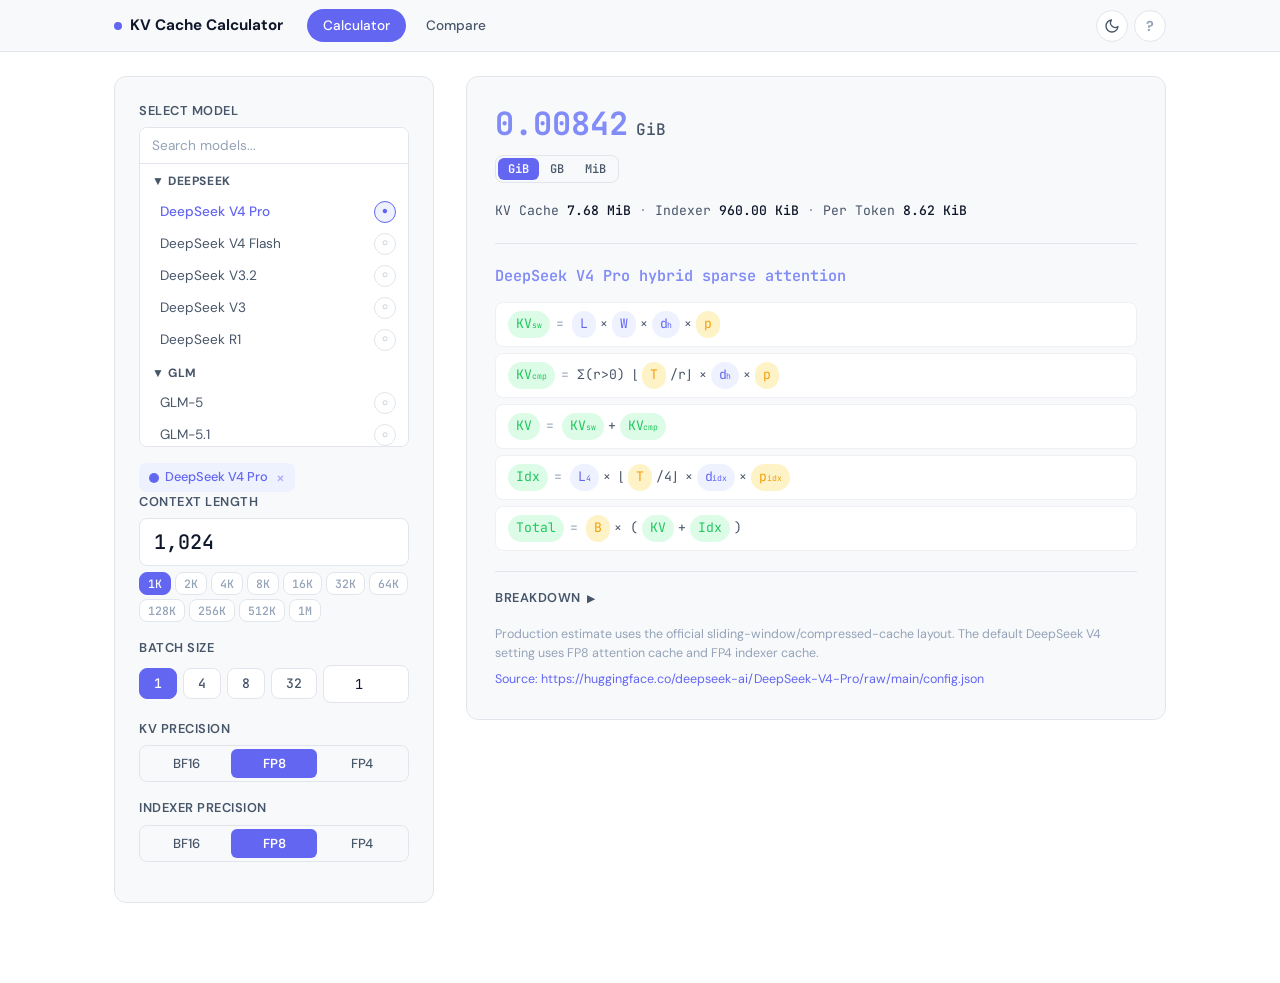
==== index.html @ d5a3c5f9 "Remove slider, use power-of-2 preset chips (1K-1M) for context length" ====
<!DOCTYPE html>
<html lang="en">
<head>
<meta charset="UTF-8">
<meta name="viewport" content="width=device-width, initial-scale=1.0">
<title>KV Cache Size Calculator</title>
<link rel="preconnect" href="https://fonts.googleapis.com">
<link href="https://fonts.googleapis.com/css2?family=DM+Sans:wght@400;500;600;700&family=JetBrains+Mono:wght@400;500;700&display=swap" rel="stylesheet">
<link rel="stylesheet" href="css/main.css">
</head>
<body>
<nav class="nav">
  <div class="nav-inner">
    <span class="nav-brand"><span class="nav-brand-dot"></span> KV Cache Calculator</span>
    <div class="nav-tabs">
      <a href="index.html" class="nav-tab active">Calculator</a>
      <a href="compare.html" class="nav-tab">Compare</a>
    </div>
    <button class="theme-toggle" id="themeToggle" aria-label="Toggle theme">
      <svg class="icon-moon" viewBox="0 0 24 24" fill="none" stroke="currentColor" stroke-width="2" stroke-linecap="round" stroke-linejoin="round"><path d="M21 12.79A9 9 0 1 1 11.21 3 7 7 0 0 0 21 12.79z"/></svg>
      <svg class="icon-sun" viewBox="0 0 24 24" fill="none" stroke="currentColor" stroke-width="2" stroke-linecap="round" stroke-linejoin="round"><circle cx="12" cy="12" r="5"/><line x1="12" y1="1" x2="12" y2="3"/><line x1="12" y1="21" x2="12" y2="23"/><line x1="4.22" y1="4.22" x2="5.64" y2="5.64"/><line x1="18.36" y1="18.36" x2="19.78" y2="19.78"/><line x1="1" y1="12" x2="3" y2="12"/><line x1="21" y1="12" x2="23" y2="12"/><line x1="4.22" y1="19.78" x2="5.64" y2="18.36"/><line x1="18.36" y1="5.64" x2="19.78" y2="4.22"/></svg>
    </button>
    <button class="cheatsheet-btn" id="cheatsheetBtn" aria-label="Symbol reference">?</button>
  </div>
</nav>
<div class="shell">
  <div class="grid">
    <div class="form-card">
      <div class="field">
        <label>Select model</label>
        <div class="model-picker" id="modelPicker"></div>
      </div>
      <div class="selected-tags" id="selectedTags"></div>

      <div class="field">
        <label>Context length</label>
        <input type="text" class="num-input-lg" id="tokens" value="1,024" inputmode="numeric">
        <div class="token-presets" id="tokenPresets">
          <button class="token-preset active" data-value="1024">1K</button>
          <button class="token-preset" data-value="2048">2K</button>
          <button class="token-preset" data-value="4096">4K</button>
          <button class="token-preset" data-value="8192">8K</button>
          <button class="token-preset" data-value="16384">16K</button>
          <button class="token-preset" data-value="32768">32K</button>
          <button class="token-preset" data-value="65536">64K</button>
          <button class="token-preset" data-value="131072">128K</button>
          <button class="token-preset" data-value="262144">256K</button>
          <button class="token-preset" data-value="524288">512K</button>
          <button class="token-preset" data-value="1048576">1M</button>
        </div>
      </div>

      <div class="field">
        <label>Batch size</label>
        <div class="batch-btns">
          <button class="batch-btn active" data-value="1">1</button>
          <button class="batch-btn" data-value="4">4</button>
          <button class="batch-btn" data-value="8">8</button>
          <button class="batch-btn" data-value="32">32</button>
          <input type="number" class="batch-custom" id="seq" value="1" min="1" placeholder="Custom">
        </div>
      </div>

      <div class="field">
        <label>KV precision</label>
        <div class="seg-control" id="precSeg">
          <button class="seg-option" data-value="bf16_fp16">BF16</button>
          <button class="seg-option active" data-value="fp8_int8">FP8</button>
          <button class="seg-option" data-value="fp4_int4">FP4</button>
        </div>
      </div>

      <div class="field hidden" id="idxPrecField">
        <label>Indexer precision</label>
        <div class="seg-control" id="idxPrecSeg">
          <button class="seg-option" data-value="bf16_fp16">BF16</button>
          <button class="seg-option active" data-value="fp8_int8">FP8</button>
          <button class="seg-option" data-value="fp4_int4">FP4</button>
        </div>
      </div>

      <div class="field hidden" id="draftField">
        <label class="toggle-label">
          Draft KV cache
          <button class="toggle" id="draftToggle" role="switch" aria-checked="false">
            <span class="toggle-track"><span class="toggle-thumb"></span></span>
          </button>
        </label>
        <div class="field-hint" id="draftHint">Adds MTP/draft KV layers when enabled by the serving stack.</div>
      </div>

      <div class="field hidden" id="linearField">
        <label class="toggle-label">
          Linear attention KV cache
          <button class="toggle" id="linearToggle" role="switch" aria-checked="false">
            <span class="toggle-track"><span class="toggle-thumb"></span></span>
          </button>
        </label>
        <div class="field-hint">Adds linear attention layers' KV cache contribution.</div>
      </div>
    </div>

    <div class="result-area">
      <div class="total-display">
        <div class="total-value" id="totalValue">&mdash;</div>
        <div class="total-unit" id="totalUnit">GiB</div>
      </div>
      <div class="unit-selector">
        <button class="unit-btn active" data-unit="gib">GiB</button>
        <button class="unit-btn" data-unit="gb">GB</button>
        <button class="unit-btn" data-unit="mib">MiB</button>
      </div>
      <div class="metrics-compact" id="metricsCompact"></div>
      <div id="formulaSection" class="formula-section hidden">
        <div class="formula-title" id="formulaTitle"></div>
        <div id="formulaBody"></div>
      </div>
      <div class="breakdown" id="breakdownSection">
        <div class="breakdown-title" id="breakdownToggle">Breakdown <span class="breakdown-arrow">▶</span></div>
        <div class="breakdown-list collapsed" id="breakdownGrid"></div>
      </div>
      <div class="note" id="noteSection"></div>
      <a class="source-link" id="sourceLink" href="#" target="_blank" rel="noopener"></a>
    </div>
  </div>
</div>

<div class="cheatsheet-overlay" id="cheatsheetOverlay">
  <div class="cheatsheet" id="cheatsheet">
    <div class="cheatsheet-header">
      <span>Symbol Reference</span>
      <button class="cheatsheet-close" id="cheatsheetClose">&times;</button>
    </div>
    <div class="cheatsheet-body" id="cheatsheetBody"></div>
    <div class="cheatsheet-footer">Press <kbd>?</kbd> to close</div>
  </div>
</div>

<script src="js/data.js"></script>
<script src="js/calc.js"></script>
<script src="js/calculator.js"></script>
</body>
</html>
---- css/main.css ----
/* ═══════════════════════════════════════════════════════════════
   KV Cache Calculator — Design Spec v2
   ═══════════════════════════════════════════════════════════════ */

/* ── Light raw values ── */
:root {
  --bg-light:            #ffffff;
  --surface-light:       #f8f9fb;
  --surface2-light:      #eef0f4;
  --border-light:        #e2e5eb;
  --accent-light-light:  #eef2ff;
  --accent-border-light: #c7d2fe;
  --green-light-light:   #dcfce7;
  --orange-light-light:  #fef3c7;
  --text-light:          #0f172a;
  --text2-light:         #475569;
  --text3-light:         #94a3b8;
}

/* ── Semantic tokens (light by default) ── */
:root {
  --bg:            var(--bg-light);
  --surface:       var(--surface-light);
  --surface2:      var(--surface2-light);
  --border:        var(--border-light);
  --text:          var(--text-light);
  --text2:         var(--text2-light);
  --text3:         var(--text3-light);
  --accent:        #6366f1;
  --accent-light:  var(--accent-light-light);
  --accent-border: var(--accent-border-light);
  --accent-ring:   rgba(99,102,241,0.25);
  --accent2:       #818cf8;
  --pill-param:    #6366f1;
  --pill-input:    #f59e0b;
  --pill-result:   #22c55e;
  --green:         #22c55e;
  --green-light:   var(--green-light-light);
  --orange:        #f59e0b;
  --orange-light:  var(--orange-light-light);
  --orange-dark:   #d97706;
  --red:           #ef4444;
  --radius-sm:     6px;
  --radius-md:     8px;
  --radius-lg:     12px;
  --radius-pill:   999px;
  --mono:          'JetBrains Mono', 'Fira Code', monospace;
  --sans:          'DM Sans', -apple-system, BlinkMacSystemFont, 'Segoe UI', sans-serif;
}

/* ── Dark theme overrides ── */
[data-theme="dark"] {
  --bg:            #0c0e14;
  --surface:       #161923;
  --surface2:      #1e2231;
  --border:        #2a2f3e;
  --text:          #e2e8f0;
  --text2:         #94a3b8;
  --text3:         #64748b;
  --accent-light:  rgba(99,102,241,0.12);
  --accent-border: rgba(99,102,241,0.25);
  --accent-ring:   rgba(99,102,241,0.35);
  --green-light:   rgba(34,197,94,0.12);
  --orange-light:  rgba(245,158,11,0.12);
  --accent2:       #818cf8;
  --pill-param:    #818cf8;
  --pill-input:    #fbbf24;
  --pill-result:   #4ade80;
}

/* ── Reset ── */
* { margin: 0; padding: 0; box-sizing: border-box; }
body {
  font-family: var(--sans);
  background: var(--bg);
  color: var(--text);
  min-height: 100vh;
  line-height: 1.6;
  transition: background 0.2s, color 0.2s;
}

/* ── Layout shell ── */
.shell {
  max-width: 1100px;
  margin: 0 auto;
  padding: 0 24px 80px;
}
.grid {
  display: grid;
  grid-template-columns: 320px 1fr;
  gap: 32px;
  align-items: start;
}
@media (max-width: 800px) {
  .grid { grid-template-columns: 1fr; }
}

/* ═══════════════════════════════════════════════════════════════
   Navigation
   ═══════════════════════════════════════════════════════════════ */
.nav {
  position: sticky;
  top: 0;
  z-index: 50;
  background: var(--surface);
  border-bottom: 1px solid var(--border);
  height: 52px;
  margin-bottom: 24px;
  transition: background 0.2s, border-color 0.2s;
}
.nav-inner {
  display: flex;
  align-items: center;
  gap: 0;
  max-width: 1100px;
  margin: 0 auto;
  padding: 0 24px;
  height: 100%;
}
.nav-brand {
  font-size: 0.95rem;
  font-weight: 700;
  color: var(--text);
  margin-right: 24px;
  white-space: nowrap;
  display: flex;
  align-items: center;
  gap: 8px;
}
.nav-brand-dot {
  width: 8px;
  height: 8px;
  border-radius: 50%;
  background: var(--accent);
  flex-shrink: 0;
}
.nav-tabs {
  display: flex;
  gap: 4px;
  flex: 1;
}
.nav-tab {
  padding: 6px 16px;
  border-radius: var(--radius-pill);
  font-weight: 500;
  font-size: 0.85rem;
  color: var(--text2);
  text-decoration: none;
  transition: background 0.15s, color 0.15s;
}
.nav-tab:hover {
  background: var(--surface2);
  color: var(--text);
}
.nav-tab.active {
  background: var(--accent);
  color: #fff;
}
.theme-toggle {
  width: 32px;
  height: 32px;
  border-radius: 50%;
  border: 1px solid var(--border);
  background: var(--bg);
  cursor: pointer;
  display: flex;
  align-items: center;
  justify-content: center;
  color: var(--text2);
  transition: background 0.2s, border-color 0.2s, color 0.2s;
  flex-shrink: 0;
  margin-left: auto;
}
.theme-toggle:hover {
  border-color: var(--accent);
  color: var(--accent);
}
.theme-toggle svg {
  width: 16px;
  height: 16px;
}
[data-theme="dark"] .icon-sun { display: block; }
[data-theme="dark"] .icon-moon { display: none; }
:not([data-theme="dark"]) .icon-sun,
:root .icon-sun { display: none; }
:not([data-theme="dark"]) .icon-moon,
:root .icon-moon { display: block; }

/* ═══════════════════════════════════════════════════════════════
   Form card
   ═══════════════════════════════════════════════════════════════ */
.form-card {
  background: var(--surface);
  border: 1px solid var(--border);
  border-radius: var(--radius-lg);
  padding: 24px;
  transition: background 0.2s, border-color 0.2s;
}
[data-theme="dark"] .form-card {
  border-color: transparent;
  box-shadow: 0 1px 3px rgba(0,0,0,0.3);
}
.field { margin-bottom: 16px; }
.field:last-child { margin-bottom: 0; }
.field label {
  display: block;
  font-size: 0.8rem;
  font-weight: 600;
  color: var(--text2);
  margin-bottom: 6px;
  text-transform: uppercase;
  letter-spacing: 0.04em;
}

/* ── Inputs & Selects ── */
select, input[type="number"], .text-input {
  width: 100%;
  padding: 9px 12px;
  border: 1px solid var(--border);
  border-radius: var(--radius-md);
  font-size: 0.9rem;
  font-family: var(--sans);
  background: var(--bg);
  color: var(--text);
  transition: border-color 0.15s;
}
select:focus, input:focus, .text-input:focus {
  outline: none;
  border-color: var(--accent);
  box-shadow: 0 0 0 3px var(--accent-ring);
}
input[type="number"] { font-family: var(--mono); font-size: 0.85rem; }

/* ═══════════════════════════════════════════════════════════════
   Segmented Control
   ═══════════════════════════════════════════════════════════════ */
.seg-control {
  display: flex;
  border: 1px solid var(--border);
  border-radius: var(--radius-md);
  padding: 3px;
  gap: 2px;
}
.seg-option {
  flex: 1;
  padding: 6px 12px;
  border: none;
  border-radius: calc(var(--radius-md) - 2px);
  font-size: 0.82rem;
  font-weight: 500;
  font-family: var(--sans);
  background: transparent;
  color: var(--text2);
  cursor: pointer;
  transition: background 0.15s, color 0.15s;
}
.seg-option:hover:not(.active) {
  background: var(--surface2);
}
.seg-option.active {
  background: var(--accent);
  color: #fff;
  font-weight: 600;
}

/* ═══════════════════════════════════════════════════════════════
   Toggle Switch
   ═══════════════════════════════════════════════════════════════ */
.toggle-label {
  display: flex;
  align-items: center;
  justify-content: space-between;
  cursor: pointer;
  font-size: 0.85rem;
  color: var(--text);
  gap: 12px;
}
.toggle {
  background: none;
  border: none;
  padding: 0;
  cursor: pointer;
  flex-shrink: 0;
}
.toggle-track {
  display: block;
  width: 36px;
  height: 20px;
  border-radius: 10px;
  background: var(--surface2);
  position: relative;
  transition: background 0.2s;
}
.toggle[aria-checked="true"] .toggle-track {
  background: var(--accent);
}
.toggle-thumb {
  position: absolute;
  top: 2px;
  left: 2px;
  width: 16px;
  height: 16px;
  border-radius: 50%;
  background: #fff;
  transition: transform 0.2s;
  box-shadow: 0 1px 3px rgba(0,0,0,0.2);
}
.toggle[aria-checked="true"] .toggle-thumb {
  transform: translateX(16px);
}
.field-hint {
  font-size: 0.75rem;
  color: var(--text3);
  margin-top: 4px;
}

/* ═══════════════════════════════════════════════════════════════
   Large Number Input
   ═══════════════════════════════════════════════════════════════ */
.num-input-lg {
  width: 100%;
  padding: 10px 14px;
  border: 1px solid var(--border);
  border-radius: var(--radius-md);
  font-size: 1.25rem;
  font-family: var(--mono);
  font-weight: 500;
  background: var(--bg);
  color: var(--text);
  text-align: left;
  transition: border-color 0.15s;
  -moz-appearance: textfield;
}
.num-input-lg::-webkit-inner-spin-button,
.num-input-lg::-webkit-outer-spin-button {
  -webkit-appearance: none;
  margin: 0;
}
.num-input-lg:focus {
  outline: none;
  border-color: var(--accent);
  box-shadow: 0 0 0 3px var(--accent-ring);
}

.token-presets {
  display: flex;
  flex-wrap: wrap;
  gap: 4px;
  margin-top: 6px;
}
.token-preset {
  padding: 3px 8px;
  border: 1px solid var(--border);
  border-radius: var(--radius-md);
  background: var(--bg);
  color: var(--text3);
  font-size: 0.72rem;
  font-family: var(--mono);
  font-weight: 500;
  cursor: pointer;
  transition: background 0.15s, color 0.15s, border-color 0.15s;
}
.token-preset:hover {
  border-color: var(--accent);
  color: var(--accent);
}
.token-preset.active {
  background: var(--accent);
  color: #fff;
  border-color: var(--accent);
}

/* ═══════════════════════════════════════════════════════════════
   Batch Size Buttons
   ═══════════════════════════════════════════════════════════════ */
.batch-btns {
  display: flex;
  gap: 6px;
  align-items: center;
}
.batch-btn {
  padding: 6px 14px;
  border: 1px solid var(--border);
  border-radius: var(--radius-md);
  background: var(--bg);
  color: var(--text2);
  font-size: 0.82rem;
  font-family: var(--mono);
  font-weight: 500;
  cursor: pointer;
  transition: background 0.15s, color 0.15s, border-color 0.15s;
}
.batch-btn:hover {
  border-color: var(--accent);
  color: var(--accent);
}
.batch-btn.active {
  background: var(--accent);
  color: #fff;
  border-color: var(--accent);
}
.batch-custom {
  width: 72px;
  padding: 6px 8px;
  border: 1px solid var(--border);
  border-radius: var(--radius-md);
  background: var(--bg);
  color: var(--text);
  font-size: 0.82rem;
  font-family: var(--mono);
  text-align: center;
}
.batch-custom:focus {
  outline: none;
  border-color: var(--accent);
  box-shadow: 0 0 0 3px var(--accent-ring);
}

/* ═══════════════════════════════════════════════════════════════
   Result area (Calculator)
   ═══════════════════════════════════════════════════════════════ */
.result-area {
  background: var(--surface);
  border: 1px solid var(--border);
  border-radius: var(--radius-lg);
  padding: 28px;
  transition: background 0.2s, border-color 0.2s;
}
[data-theme="dark"] .result-area {
  border-color: transparent;
  box-shadow: 0 1px 3px rgba(0,0,0,0.3);
}

.total-display {
  display: flex;
  align-items: baseline;
  gap: 8px;
  margin-bottom: 12px;
}
.total-value {
  font-size: 2rem;
  font-weight: 700;
  font-family: var(--mono);
  color: var(--accent2);
  line-height: 1.2;
}
.total-unit {
  font-size: 1rem;
  font-weight: 500;
  color: var(--text2);
  font-family: var(--mono);
}

.unit-selector {
  display: inline-flex;
  border: 1px solid var(--border);
  border-radius: var(--radius-md);
  padding: 2px;
  gap: 1px;
  margin-bottom: 16px;
}
.unit-btn {
  padding: 3px 10px;
  border: none;
  border-radius: calc(var(--radius-md) - 2px);
  font-size: 0.75rem;
  font-weight: 500;
  font-family: var(--mono);
  background: transparent;
  color: var(--text2);
  cursor: pointer;
  transition: background 0.15s, color 0.15s;
}
.unit-btn:hover:not(.active) {
  background: var(--surface2);
}
.unit-btn.active {
  background: var(--accent);
  color: #fff;
  font-weight: 600;
}

.metrics-compact {
  font-size: 0.82rem;
  color: var(--text2);
  font-family: var(--mono);
  margin-bottom: 20px;
  line-height: 1.8;
}
.metrics-compact .metric-item {
  display: inline;
}
.metrics-compact .metric-sep {
  color: var(--text3);
  margin: 0 8px;
}
.metrics-compact .metric-val {
  color: var(--text);
  font-weight: 500;
}

/* ── Formula section ── */
.formula-section {
  margin-top: 20px;
  padding-top: 20px;
  border-top: 1px solid var(--border);
}
.formula-title {
  font-size: 0.95rem;
  font-weight: 600;
  color: var(--accent2);
  margin-bottom: 14px;
  font-family: var(--mono);
}
.formula-row {
  display: flex;
  align-items: baseline;
  gap: 0;
  margin-bottom: 0;
  font-size: 0.82rem;
  font-family: var(--mono);
  background: var(--bg);
  border-radius: var(--radius-md);
  padding: 8px 12px;
  border: 1px solid var(--surface2);
  position: relative;
  overflow: visible;
}
.formula-row:hover {
  z-index: 10;
}
.formula-row + .formula-row {
  margin-top: 6px;
}
.formula-lhs {
  display: flex;
  align-items: baseline;
  gap: 6px;
  flex-shrink: 0;
  margin-right: 8px;
}
.formula-rhs {
  display: flex;
  align-items: baseline;
  gap: 4px;
  flex-wrap: wrap;
  color: var(--text2);
}
.formula-eq { color: var(--text3); flex-shrink: 0; }
.formula-val {
  font-size: 0.72rem;
  color: var(--text3);
  font-family: var(--mono);
  flex-shrink: 0;
}
.formula-expr { color: var(--text2); }
.formula-expr .hl { color: var(--orange-dark); font-weight: 500; }

.pill {
  display: inline-flex;
  align-items: baseline;
  padding: 2px 8px 4px;
  border-radius: var(--radius-pill);
  font-size: 0.82rem;
  cursor: help;
  position: relative;
  white-space: nowrap;
}
.pill-param {
  background: var(--accent-light);
  color: var(--pill-param);
}
.pill-input {
  background: var(--orange-light);
  color: var(--pill-input);
}
.pill-result {
  background: var(--green-light);
  color: var(--pill-result);
}
.pill sub {
  font-size: 0.62em;
  line-height: 1;
  vertical-align: -0.45em;
  margin-left: -0.05em;
}
.pill[data-tooltip]:hover::after {
  content: attr(data-tooltip);
  position: absolute;
  bottom: calc(100% + 6px);
  left: 50%;
  transform: translateX(-50%);
  background: var(--text);
  color: var(--bg);
  padding: 5px 10px;
  border-radius: var(--radius-md);
  font-size: 0.72rem;
  font-family: var(--mono);
  white-space: nowrap;
  z-index: 100;
  line-height: 1.4;
  box-shadow: 0 4px 12px rgba(0,0,0,0.15);
  pointer-events: none;
}
.pill[data-tooltip]:hover::before {
  content: '';
  position: absolute;
  bottom: calc(100% + 2px);
  left: 50%;
  transform: translateX(-50%);
  border: 5px solid transparent;
  border-top-color: var(--text);
  z-index: 101;
  pointer-events: none;
}
.formula-lhs .pill[data-tooltip]:hover::after {
  left: 50%;
  transform: translateX(-50%);
  white-space: pre-line;
  width: max-content;
  min-width: 120px;
  max-width: min(300px, 75vw);
  text-align: left;
  padding: 6px 10px;
  line-height: 1.5;
}
.formula-lhs .pill[data-tooltip]:hover::before {
  left: 50%;
  transform: translateX(-50%);
}

/* ── Breakdown ── */
.breakdown {
  margin-top: 20px;
  padding-top: 16px;
  border-top: 1px solid var(--border);
}
.breakdown-title {
  font-size: 0.8rem;
  font-weight: 600;
  color: var(--text2);
  text-transform: uppercase;
  letter-spacing: 0.04em;
  margin-bottom: 10px;
  cursor: pointer;
  user-select: none;
  display: flex;
  align-items: center;
  gap: 6px;
}
.breakdown-title:hover { color: var(--accent); }
.breakdown-arrow {
  font-size: 0.6rem;
  transition: transform 0.15s;
}
.breakdown-title.open .breakdown-arrow {
  transform: rotate(90deg);
}
.breakdown-list.collapsed {
  display: none;
}
.breakdown-list {
  display: flex;
  flex-direction: column;
  gap: 0;
}
.breakdown-row {
  display: flex;
  justify-content: space-between;
  align-items: baseline;
  padding: 6px 0;
  border-bottom: 1px solid var(--surface2);
  font-size: 0.82rem;
}
.breakdown-row:last-child { border-bottom: none; }
.breakdown-row .label {
  color: var(--text2);
  display: flex;
  align-items: center;
  gap: 4px;
  flex: 1;
  min-width: 0;
}
.breakdown-row .label .tip-icon {
  display: inline-flex;
  align-items: center;
  justify-content: center;
  width: 14px;
  height: 14px;
  border-radius: 50%;
  background: var(--surface2);
  color: var(--text3);
  font-size: 0.55rem;
  font-weight: 700;
  font-family: var(--sans);
  cursor: help;
  flex-shrink: 0;
}
.breakdown-row .val {
  font-family: var(--mono);
  font-weight: 500;
  color: var(--text);
  font-size: 0.8rem;
  flex-shrink: 0;
  margin-left: 16px;
}

.note {
  margin-top: 16px;
  font-size: 0.78rem;
  color: var(--text3);
  line-height: 1.5;
}
.source-link {
  display: inline-block;
  margin-top: 8px;
  font-size: 0.78rem;
  color: var(--accent);
  text-decoration: none;
}
.source-link:hover { text-decoration: underline; }

/* ── Tooltip ── */
.tip-icon[data-tooltip] {
  position: relative;
}
.tip-icon[data-tooltip]:hover::after {
  content: attr(data-tooltip);
  position: absolute;
  bottom: calc(100% + 6px);
  left: 50%;
  transform: translateX(-50%);
  background: var(--text);
  color: var(--bg);
  padding: 6px 10px;
  border-radius: 6px;
  font-size: 0.72rem;
  font-family: var(--sans);
  font-weight: 400;
  white-space: normal;
  max-width: 280px;
  z-index: 100;
  line-height: 1.4;
  box-shadow: 0 4px 12px rgba(0,0,0,0.15);
}
.tip-icon[data-tooltip]:hover::before {
  content: '';
  position: absolute;
  bottom: calc(100% + 2px);
  left: 50%;
  transform: translateX(-50%);
  border: 5px solid transparent;
  border-top-color: var(--text);
  z-index: 101;
}

.hidden { display: none !important; }

/* ═══════════════════════════════════════════════════════════════
   Compare page — Model Picker
   ═══════════════════════════════════════════════════════════════ */
.model-picker {
  max-height: 320px;
  overflow-y: auto;
  border: 1px solid var(--border);
  border-radius: var(--radius-md);
  background: var(--bg);
  margin-bottom: 12px;
  transition: border-color 0.15s;
  scrollbar-width: thin;
  scrollbar-color: var(--surface2) transparent;
}
.model-picker::-webkit-scrollbar { width: 6px; }
.model-picker::-webkit-scrollbar-track { background: transparent; }
.model-picker::-webkit-scrollbar-thumb { background: var(--surface2); border-radius: 3px; }
.picker-search {
  width: 100%;
  padding: 9px 12px;
  border: none;
  border-bottom: 1px solid var(--border);
  font-size: 0.85rem;
  font-family: var(--sans);
  outline: none;
  background: var(--bg);
  color: var(--text);
}
.picker-search:focus {
  border-color: var(--accent);
  box-shadow: 0 0 0 3px var(--accent-ring);
}
.picker-search::placeholder {
  color: var(--text3);
}
.picker-family {
  font-size: 0.75rem;
  font-weight: 700;
  color: var(--text2);
  text-transform: uppercase;
  letter-spacing: 0.05em;
  padding: 8px 12px 4px;
  cursor: pointer;
  user-select: none;
}
.picker-family:hover { color: var(--accent); }
.picker-item {
  display: flex;
  align-items: center;
  justify-content: space-between;
  padding: 5px 12px 5px 20px;
  font-size: 0.85rem;
  color: var(--text2);
  cursor: pointer;
  transition: background 0.1s;
}
.picker-item:hover { background: var(--surface); }
.picker-item.selected { color: var(--accent); font-weight: 500; }
.picker-item.disabled { opacity: 0.4; cursor: not-allowed; }
.picker-add {
  width: 22px; height: 22px;
  border: 1px solid var(--border);
  border-radius: 50%;
  background: var(--bg);
  color: var(--text3);
  font-size: 0.65rem;
  display: flex;
  align-items: center;
  justify-content: center;
  cursor: pointer;
  flex-shrink: 0;
  transition: all 0.15s;
}
.picker-add:hover { border-color: var(--accent); color: var(--accent); }
.picker-item.selected .picker-add { background: var(--accent-light); border-color: var(--accent); color: var(--accent); }
.picker-item.disabled .picker-add { pointer-events: none; }

.selected-tags-row {
  display: none;
  align-items: flex-start;
  gap: 8px;
  margin-bottom: 12px;
}
.selected-tags-row.visible {
  display: flex;
}
.selected-tags {
  display: flex;
  flex-wrap: wrap;
  gap: 6px;
  flex: 1;
}
.tag-clear-btn {
  flex-shrink: 0;
  display: flex;
  align-items: center;
  justify-content: center;
  width: 32px;
  height: 32px;
  border: 1px solid var(--border);
  border-radius: var(--radius-md);
  background: var(--surface);
  color: var(--text2);
  cursor: pointer;
  transition: background 0.15s, color 0.15s, border-color 0.15s;
  opacity: 0;
  pointer-events: none;
}
.tag-clear-btn.visible {
  opacity: 1;
  pointer-events: auto;
}
.tag-clear-btn:hover {
  background: var(--accent);
  color: #fff;
  border-color: var(--accent);
}
.tag {
  display: inline-flex;
  align-items: center;
  gap: 6px;
  padding: 4px 10px;
  border-radius: var(--radius-md);
  font-size: 0.8rem;
  font-weight: 500;
  cursor: grab;
  user-select: none;
  transition: box-shadow 0.15s;
}
.tag:hover { box-shadow: 0 2px 6px rgba(0,0,0,0.1); }
.tag-dot {
  width: 10px; height: 10px;
  border-radius: 50%;
  flex-shrink: 0;
}
.tag-remove {
  cursor: pointer;
  font-size: 1rem;
  line-height: 1;
  opacity: 0.5;
  margin-left: 2px;
}
.tag-remove:hover { opacity: 1; }

/* ── Compare presets ── */
.preset-btns {
  display: flex;
  flex-wrap: wrap;
  gap: 6px;
  margin-bottom: 12px;
}
.preset-btn {
  padding: 4px 12px;
  border: 1px solid var(--border);
  border-radius: var(--radius-pill);
  background: var(--bg);
  color: var(--text2);
  font-size: 0.78rem;
  font-family: var(--sans);
  font-weight: 500;
  cursor: pointer;
  transition: background 0.15s, color 0.15s, border-color 0.15s;
}
.preset-btn:hover {
  border-color: var(--accent);
  color: var(--accent);
}

/* ── Chart ── */
.chart-card {
  background: var(--surface);
  border: 1px solid var(--border);
  border-radius: var(--radius-lg);
  padding: 24px;
  transition: background 0.2s, border-color 0.2s;
}
[data-theme="dark"] .chart-card {
  border-color: transparent;
  box-shadow: 0 1px 3px rgba(0,0,0,0.3);
}
.chart-wrapper {
  background: var(--bg);
  border-radius: var(--radius-md);
  padding: 12px;
  margin-bottom: 16px;
  height: 470px;
  position: relative;
}
.chart-empty {
  position: absolute;
  inset: 0;
  display: flex;
  align-items: center;
  justify-content: center;
  color: var(--text3);
  font-size: 0.95rem;
}
.chart-actions {
  display: flex;
  gap: 10px;
}
.chart-actions button {
  padding: 8px 16px;
  border: 1px solid var(--border);
  border-radius: var(--radius-md);
  font-size: 0.85rem;
  font-family: var(--sans);
  font-weight: 500;
  cursor: pointer;
  background: var(--bg);
  color: var(--text);
  transition: all 0.15s;
  display: flex;
  align-items: center;
  gap: 6px;
}
.chart-actions button:hover {
  border-color: var(--accent);
  color: var(--accent);
}
.chart-actions button:disabled {
  opacity: 0.4;
  cursor: not-allowed;
}

/* ═══════════════════════════════════════════════════════════════
   Toast
   ═══════════════════════════════════════════════════════════════ */
.cmp-toast {
  position: fixed;
  bottom: 24px;
  left: 50%;
  transform: translateX(-50%);
  padding: 10px 20px;
  border-radius: var(--radius-md);
  font-size: 0.85rem;
  font-family: var(--sans);
  color: #fff;
  z-index: 9999;
  transition: opacity 0.3s;
}
.cmp-toast--success { background: #16a34a; }
.cmp-toast--error { background: #dc2626; }

/* ═══════════════════════════════════════════════════════════════
   Page load animation
   ═══════════════════════════════════════════════════════════════ */
@keyframes fadeUp {
  from { opacity: 0; transform: translateY(8px); }
  to   { opacity: 1; transform: translateY(0); }
}
.form-card { animation: fadeUp 0.3s ease both; }
.result-area, .chart-card { animation: fadeUp 0.3s ease 0.1s both; }

/* ── Checkbox field (legacy, for compare toggle fields) ── */
.checkbox-field {
  display: flex;
  align-items: flex-start;
  gap: 8px;
  margin-top: 4px;
  padding-top: 12px;
  border-top: 1px solid var(--border);
}
.checkbox-field input[type="checkbox"] {
  margin-top: 3px;
  width: 16px;
  height: 16px;
  accent-color: var(--accent);
  flex-shrink: 0;
}
.checkbox-field .cb-label {
  font-size: 0.85rem;
  color: var(--text);
  cursor: pointer;
}
.checkbox-field .cb-hint {
  font-size: 0.75rem;
  color: var(--text3);
  margin-top: 2px;
}

/* ═══════════════════════════════════════════════════════════════
   Cheatsheet (? key)
   ═══════════════════════════════════════════════════════════════ */
.cheatsheet-btn {
  width: 32px;
  height: 32px;
  border-radius: 50%;
  border: 1px solid var(--border);
  background: var(--bg);
  cursor: pointer;
  display: flex;
  align-items: center;
  justify-content: center;
  color: var(--text3);
  font-size: 0.9rem;
  font-weight: 700;
  font-family: var(--sans);
  flex-shrink: 0;
  margin-left: 6px;
  transition: background 0.2s, border-color 0.2s, color 0.2s;
}
.cheatsheet-btn:hover {
  border-color: var(--accent);
  color: var(--accent);
}
.cheatsheet-overlay {
  position: fixed;
  inset: 0;
  background: rgba(0, 0, 0, 0.45);
  z-index: 9000;
  display: flex;
  align-items: center;
  justify-content: center;
  opacity: 0;
  visibility: hidden;
  transition: opacity 0.15s, visibility 0.15s;
}
.cheatsheet-overlay.open {
  opacity: 1;
  visibility: visible;
}
.cheatsheet {
  background: var(--surface);
  border: 1px solid var(--border);
  border-radius: var(--radius-lg);
  width: min(520px, 90vw);
  max-height: 80vh;
  display: flex;
  flex-direction: column;
  box-shadow: 0 16px 48px rgba(0, 0, 0, 0.2);
}
[data-theme="dark"] .cheatsheet {
  border-color: transparent;
  box-shadow: 0 16px 48px rgba(0, 0, 0, 0.5);
}
.cheatsheet-header {
  display: flex;
  align-items: center;
  justify-content: space-between;
  padding: 16px 20px;
  border-bottom: 1px solid var(--border);
  font-weight: 600;
  font-size: 0.95rem;
  color: var(--text);
}
.cheatsheet-close {
  background: none;
  border: none;
  font-size: 1.3rem;
  color: var(--text3);
  cursor: pointer;
  padding: 0 4px;
  line-height: 1;
  transition: color 0.15s;
}
.cheatsheet-close:hover { color: var(--text); }
.cheatsheet-body {
  padding: 12px 16px;
  overflow-y: auto;
  flex: 1;
}
.cheatsheet-section-title {
  grid-column: 1 / -1;
  font-size: 0.65rem;
  font-weight: 700;
  text-transform: uppercase;
  letter-spacing: 0.06em;
  color: var(--text3);
  margin-top: 6px;
  padding-bottom: 3px;
  border-bottom: 1px solid var(--surface2);
}
.cheatsheet-section-title:first-child {
  margin-top: 0;
}
.cheatsheet-grid {
  display: grid;
  grid-template-columns: auto auto;
  column-gap: 10px;
  row-gap: 1px;
  align-items: baseline;
}
.cheatsheet-sym {
  font-family: var(--mono);
  font-size: 0.8rem;
  font-weight: 600;
  color: var(--accent2);
  text-align: center;
  white-space: nowrap;
  padding: 1px 0;
}
.cheatsheet-sym sub {
  font-size: 0.68em;
  vertical-align: -0.45em;
  margin-left: -0.05em;
}
.cheatsheet-name {
  font-size: 0.78rem;
  color: var(--text2);
  font-family: var(--mono);
  white-space: nowrap;
  padding: 1px 0;
}
.cheatsheet-footer {
  padding: 10px 20px;
  border-top: 1px solid var(--border);
  font-size: 0.72rem;
  color: var(--text3);
  text-align: center;
}
.cheatsheet-footer kbd {
  display: inline-block;
  padding: 1px 6px;
  border: 1px solid var(--border);
  border-radius: 3px;
  background: var(--surface2);
  font-family: var(--mono);
  font-size: 0.7rem;
}
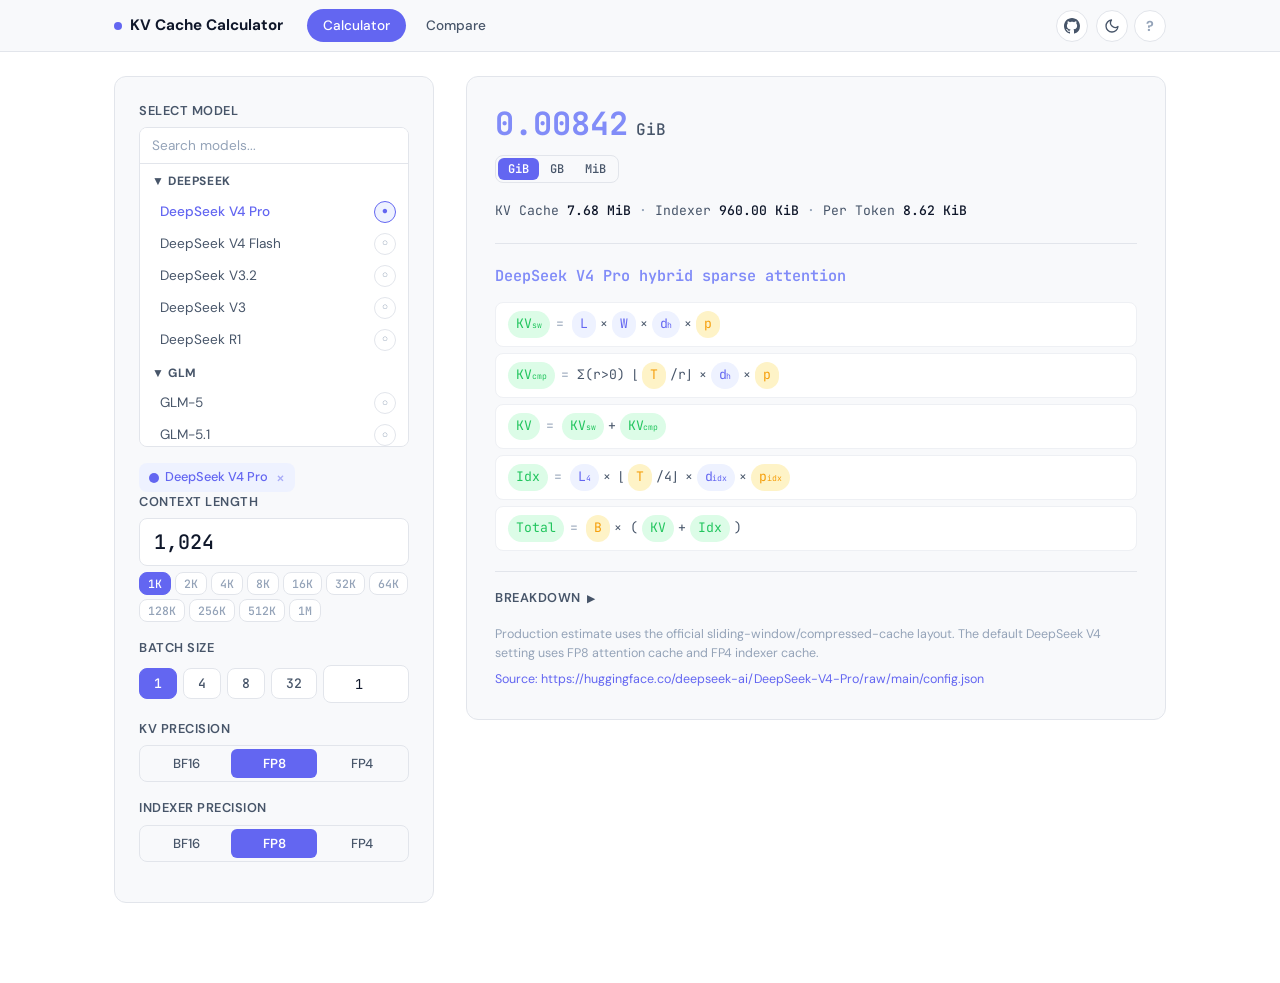
==== commit 64c72ef1: "Add README with screenshots, add GitHub link to nav bar" ====
--- a/index.html
+++ b/index.html
@@ -16,6 +16,9 @@
       <a href="index.html" class="nav-tab active">Calculator</a>
       <a href="compare.html" class="nav-tab">Compare</a>
     </div>
+    <a class="github-link" href="https://github.com/elinx/llm-mem-calculator" target="_blank" rel="noopener" aria-label="View on GitHub">
+      <svg viewBox="0 0 16 16" fill="currentColor"><path d="M8 0C3.58 0 0 3.58 0 8c0 3.54 2.29 6.53 5.47 7.59.4.07.55-.17.55-.38 0-.19-.01-.82-.01-1.49-2.01.37-2.53-.49-2.69-.94-.09-.23-.48-.94-.82-1.13-.28-.15-.68-.52-.01-.53.63-.01 1.08.58 1.23.82.72 1.21 1.87.87 2.33.66.07-.52.28-.87.51-1.07-1.78-.2-3.64-.89-3.64-3.95 0-.87.31-1.59.82-2.15-.08-.2-.36-1.02.08-2.12 0 0 .67-.21 2.2.82.64-.18 1.32-.27 2-.27.68 0 1.36.09 2 .27 1.53-1.04 2.2-.82 2.2-.82.44 1.1.16 1.92.08 2.12.51.56.82 1.27.82 2.15 0 3.07-1.87 3.75-3.65 3.95.29.25.54.73.54 1.48 0 1.07-.01 1.93-.01 2.2 0 .21.15.46.55.38A8.013 8.013 0 0016 8c0-4.42-3.58-8-8-8z"/></svg>
+    </a>
     <button class="theme-toggle" id="themeToggle" aria-label="Toggle theme">
       <svg class="icon-moon" viewBox="0 0 24 24" fill="none" stroke="currentColor" stroke-width="2" stroke-linecap="round" stroke-linejoin="round"><path d="M21 12.79A9 9 0 1 1 11.21 3 7 7 0 0 0 21 12.79z"/></svg>
       <svg class="icon-sun" viewBox="0 0 24 24" fill="none" stroke="currentColor" stroke-width="2" stroke-linecap="round" stroke-linejoin="round"><circle cx="12" cy="12" r="5"/><line x1="12" y1="1" x2="12" y2="3"/><line x1="12" y1="21" x2="12" y2="23"/><line x1="4.22" y1="4.22" x2="5.64" y2="5.64"/><line x1="18.36" y1="18.36" x2="19.78" y2="19.78"/><line x1="1" y1="12" x2="3" y2="12"/><line x1="21" y1="12" x2="23" y2="12"/><line x1="4.22" y1="19.78" x2="5.64" y2="18.36"/><line x1="18.36" y1="5.64" x2="19.78" y2="4.22"/></svg>
--- a/css/main.css
+++ b/css/main.css
@@ -156,6 +156,29 @@
   background: var(--accent);
   color: #fff;
 }
+.github-link {
+  width: 32px;
+  height: 32px;
+  border-radius: 50%;
+  border: 1px solid var(--border);
+  background: var(--bg);
+  display: flex;
+  align-items: center;
+  justify-content: center;
+  color: var(--text2);
+  text-decoration: none;
+  flex-shrink: 0;
+  margin-left: auto;
+  transition: background 0.2s, border-color 0.2s, color 0.2s;
+}
+.github-link:hover {
+  border-color: var(--accent);
+  color: var(--accent);
+}
+.github-link svg {
+  width: 16px;
+  height: 16px;
+}
 .theme-toggle {
   width: 32px;
   height: 32px;
@@ -169,7 +192,7 @@
   color: var(--text2);
   transition: background 0.2s, border-color 0.2s, color 0.2s;
   flex-shrink: 0;
-  margin-left: auto;
+  margin-left: 8px;
 }
 .theme-toggle:hover {
   border-color: var(--accent);
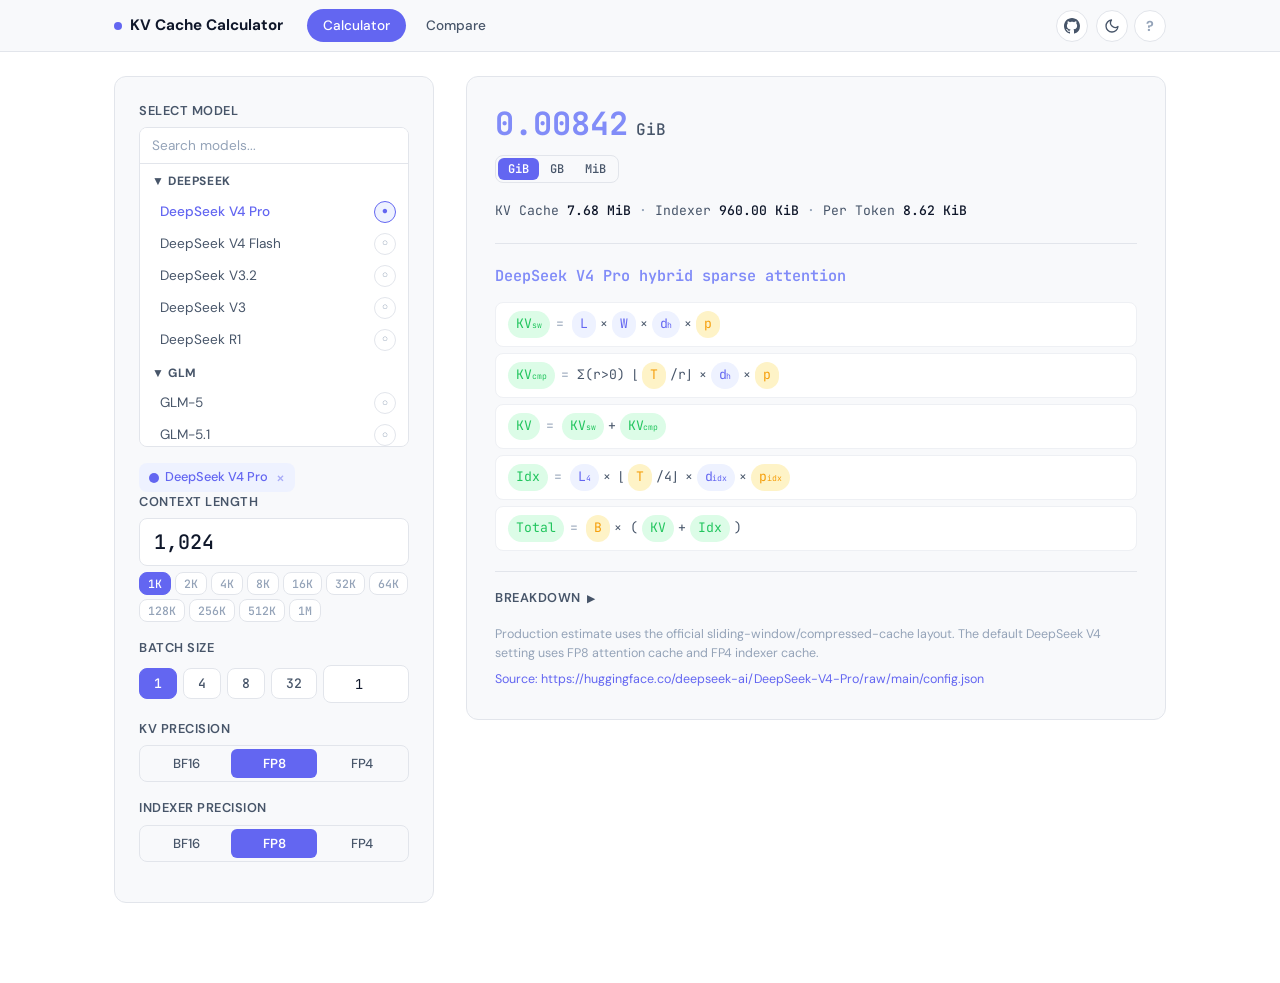
==== commit d4e208cc: "Add SEO: meta tags, Open Graph, Twitter Cards, JSON-LD, robots.txt, sitemap.xml" ====
--- a/index.html
+++ b/index.html
@@ -3,7 +3,39 @@
 <head>
 <meta charset="UTF-8">
 <meta name="viewport" content="width=device-width, initial-scale=1.0">
-<title>KV Cache Size Calculator</title>
+<title>KV Cache Size Calculator — LLM GPU Memory Estimator</title>
+<meta name="description" content="Estimate KV cache memory for any LLM. Supports MLA, GQA, hybrid attention, sliding window, and linear attention models including DeepSeek V4, Qwen3.5, GLM-5, Llama 3, and more.">
+<meta name="keywords" content="KV cache calculator, LLM memory, GPU memory, vLLM, DeepSeek, Qwen, Llama, MLA, GQA, inference serving">
+<link rel="canonical" href="https://elinx.github.io/llm-mem-calculator/index.html">
+
+<!-- Open Graph -->
+<meta property="og:type" content="website">
+<meta property="og:title" content="KV Cache Size Calculator">
+<meta property="og:description" content="Estimate KV cache memory for any LLM. Supports MLA, GQA, hybrid attention, sliding window, and linear attention models.">
+<meta property="og:url" content="https://elinx.github.io/llm-mem-calculator/">
+<meta property="og:image" content="https://elinx.github.io/llm-mem-calculator/assets/calculator.png">
+<meta property="og:site_name" content="LLM KV Cache Calculator">
+
+<!-- Twitter Card -->
+<meta name="twitter:card" content="summary_large_image">
+<meta name="twitter:title" content="KV Cache Size Calculator">
+<meta name="twitter:description" content="Estimate KV cache memory for any LLM. Supports MLA, GQA, hybrid attention, sliding window, and linear attention models.">
+<meta name="twitter:image" content="https://elinx.github.io/llm-mem-calculator/assets/calculator.png">
+
+<!-- JSON-LD -->
+<script type="application/ld+json">
+{
+  "@context": "https://schema.org",
+  "@type": "WebApplication",
+  "name": "KV Cache Size Calculator",
+  "url": "https://elinx.github.io/llm-mem-calculator/",
+  "description": "Estimate KV cache memory for any LLM. Supports MLA, GQA, hybrid attention, sliding window, and linear attention models.",
+  "applicationCategory": "DeveloperApplication",
+  "operatingSystem": "Any",
+  "offers": { "@type": "Offer", "price": "0", "priceCurrency": "USD" }
+}
+</script>
+
 <link rel="preconnect" href="https://fonts.googleapis.com">
 <link href="https://fonts.googleapis.com/css2?family=DM+Sans:wght@400;500;600;700&family=JetBrains+Mono:wght@400;500;700&display=swap" rel="stylesheet">
 <link rel="stylesheet" href="css/main.css">
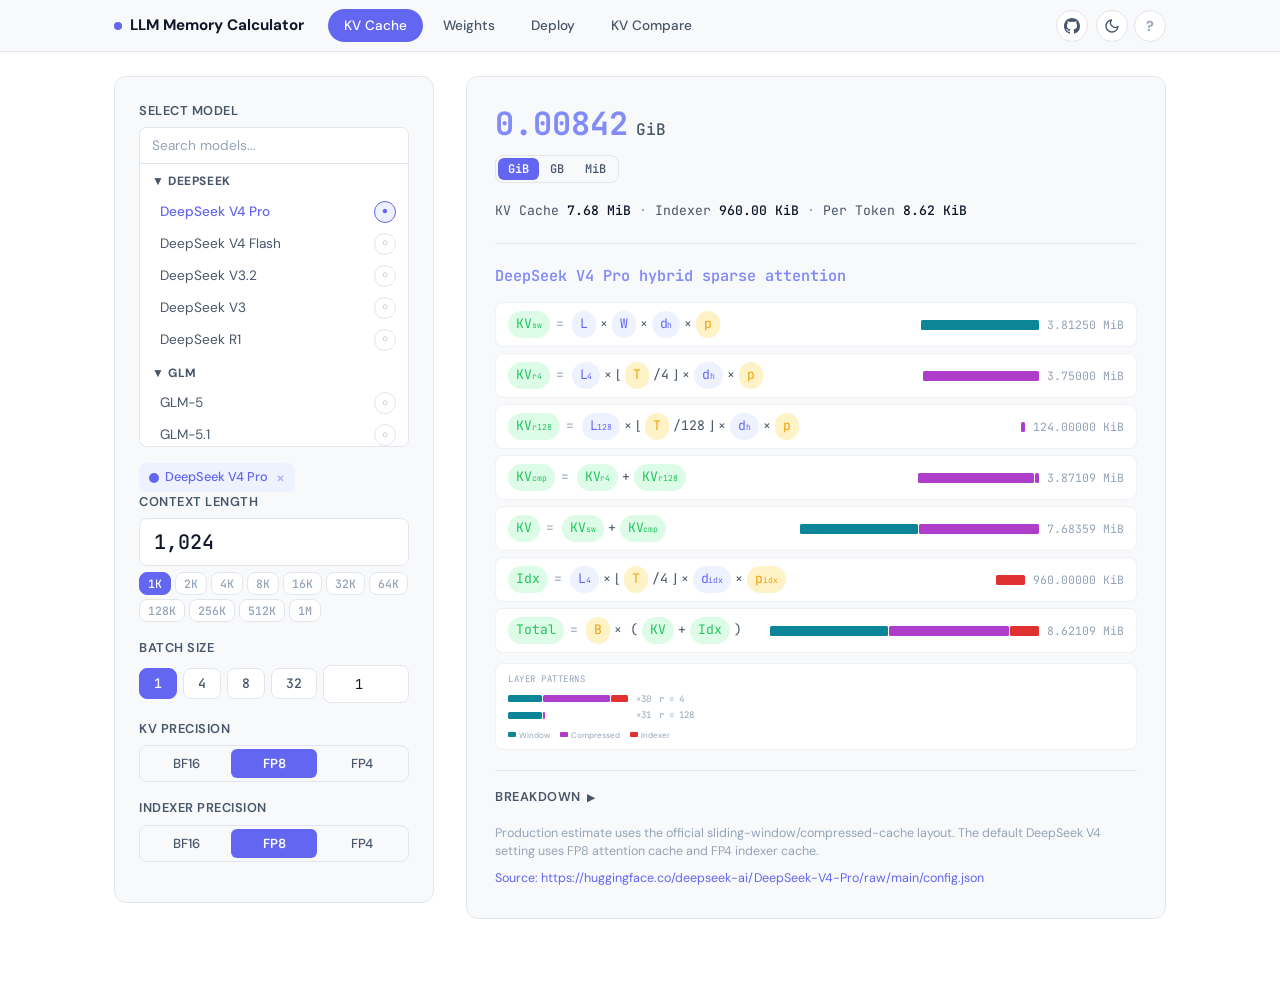
==== commit 80a45947: "feat(deploy): Megatron-style per-layer weight partitioning topology (#1) * Add spec for Weights and " ====
--- a/index.html
+++ b/index.html
@@ -37,16 +37,19 @@
 </script>
 
 <link rel="preconnect" href="https://fonts.googleapis.com">
-<link href="https://fonts.googleapis.com/css2?family=DM+Sans:wght@400;500;600;700&family=JetBrains+Mono:wght@400;500;700&display=swap" rel="stylesheet">
+<link rel="preconnect" href="https://fonts.gstatic.com" crossorigin>
+<link href="https://fonts.googleapis.com/css2?family=DM+Sans:wght@400;500;600;700&family=JetBrains+Mono:wght@400;500;700&display=swap" rel="stylesheet" media="print" onload="this.media='all'">
 <link rel="stylesheet" href="css/main.css">
 </head>
 <body>
 <nav class="nav">
   <div class="nav-inner">
-    <span class="nav-brand"><span class="nav-brand-dot"></span> KV Cache Calculator</span>
+    <span class="nav-brand"><span class="nav-brand-dot"></span> LLM Memory Calculator</span>
     <div class="nav-tabs">
-      <a href="index.html" class="nav-tab active">Calculator</a>
-      <a href="compare.html" class="nav-tab">Compare</a>
+      <a href="index.html" class="nav-tab active">KV Cache</a>
+      <a href="weights.html" class="nav-tab">Weights</a>
+      <a href="deploy.html" class="nav-tab">Deploy</a>
+      <a href="compare.html" class="nav-tab">KV Compare</a>
     </div>
     <a class="github-link" href="https://github.com/elinx/llm-mem-calculator" target="_blank" rel="noopener" aria-label="View on GitHub">
       <svg viewBox="0 0 16 16" fill="currentColor"><path d="M8 0C3.58 0 0 3.58 0 8c0 3.54 2.29 6.53 5.47 7.59.4.07.55-.17.55-.38 0-.19-.01-.82-.01-1.49-2.01.37-2.53-.49-2.69-.94-.09-.23-.48-.94-.82-1.13-.28-.15-.68-.52-.01-.53.63-.01 1.08.58 1.23.82.72 1.21 1.87.87 2.33.66.07-.52.28-.87.51-1.07-1.78-.2-3.64-.89-3.64-3.95 0-.87.31-1.59.82-2.15-.08-.2-.36-1.02.08-2.12 0 0 .67-.21 2.2.82.64-.18 1.32-.27 2-.27.68 0 1.36.09 2 .27 1.53-1.04 2.2-.82 2.2-.82.44 1.1.16 1.92.08 2.12.51.56.82 1.27.82 2.15 0 3.07-1.87 3.75-3.65 3.95.29.25.54.73.54 1.48 0 1.07-.01 1.93-.01 2.2 0 .21.15.46.55.38A8.013 8.013 0 0016 8c0-4.42-3.58-8-8-8z"/></svg>
--- a/css/main.css
+++ b/css/main.css
@@ -46,6 +46,24 @@
   --radius-pill:   999px;
   --mono:          'JetBrains Mono', 'Fira Code', monospace;
   --sans:          'DM Sans', -apple-system, BlinkMacSystemFont, 'Segoe UI', sans-serif;
+  --bar-full:      #4263eb;
+  --bar-full-alt:  #5c7cfa;
+  --bar-window:    #0c8599;
+  --bar-window-alt:#15aabf;
+  --bar-compressed:#ae3ec9;
+--bar-rope:      #e67700;
+--bar-indexer:   #e03131;
+  --bar-fixed:     #2b8a3e;
+  --bar-fixed-alt: #40c057;
+  --bar-attn:       #4263eb;
+  --bar-ffn-dense:  #f59e0b;
+  --bar-ffn-shared: #e67700;
+  --bar-ffn-expert: #e03131;
+  --bar-embed:      #9c36b5;
+  --bar-kv:         #0c8599;
+  --pp:              #f59e0b;
+  --cp:              #0ea5e9;
+  --ep:              #ef4444;
 }
 
 /* ── Dark theme overrides ── */
@@ -66,6 +84,24 @@
   --pill-param:    #818cf8;
   --pill-input:    #fbbf24;
   --pill-result:   #4ade80;
+  --bar-full:      #5c7cfa;
+  --bar-full-alt:  #818cf8;
+  --bar-window:    #15aabf;
+  --bar-window-alt:#22d3ee;
+  --bar-compressed:#c084fc;
+  --bar-rope:      #f59e0b;
+  --bar-indexer:   #f03e3e;
+  --bar-fixed:     #40c057;
+  --bar-fixed-alt: #69db7c;
+  --bar-attn:       #5c7cfa;
+  --bar-ffn-dense:  #fbbf24;
+  --bar-ffn-shared: #f59e0b;
+  --bar-ffn-expert: #ef4444;
+  --bar-embed:      #c084fc;
+  --bar-kv:         #15aabf;
+  --pp:              #fbbf24;
+  --cp:              #38bdf8;
+  --ep:              #f87171;
 }
 
 /* ── Reset ── */
@@ -537,7 +573,7 @@
 }
 .formula-row {
   display: flex;
-  align-items: baseline;
+  align-items: center;
   gap: 0;
   margin-bottom: 0;
   font-size: 0.82rem;
@@ -578,6 +614,143 @@
 }
 .formula-expr { color: var(--text2); }
 .formula-expr .hl { color: var(--orange-dark); font-weight: 500; }
+.floor { color: var(--text2); font-weight: 500; font-size: 1.02em; }
+
+/* ── Inline bar (formula row) ── */
+.ibar {
+  display: flex;
+  height: 10px;
+  gap: 1px;
+  flex-shrink: 0;
+  margin-left: auto;
+  min-width: 4px;
+}
+.ibar .seg {
+  height: 100%;
+  border-radius: 1.5px;
+  min-width: 1px;
+  transition: width 0.4s ease;
+  position: relative;
+  cursor: pointer;
+}
+.ibar .seg[data-tooltip]:hover::after {
+  content: attr(data-tooltip);
+  position: absolute;
+  bottom: calc(100% + 6px);
+  left: 50%;
+  transform: translateX(-50%);
+  background: var(--text);
+  color: var(--bg);
+  padding: 5px 10px;
+  border-radius: var(--radius-md);
+  font-size: 0.72rem;
+  font-family: var(--mono);
+  white-space: nowrap;
+  z-index: 100;
+  line-height: 1.4;
+  box-shadow: 0 4px 12px rgba(0,0,0,0.15);
+  pointer-events: none;
+}
+.ibar .seg[data-tooltip]:hover::before {
+  content: '';
+  position: absolute;
+  bottom: calc(100% + 2px);
+  left: 50%;
+  transform: translateX(-50%);
+  border: 5px solid transparent;
+  border-top-color: var(--text);
+  z-index: 101;
+  pointer-events: none;
+}
+.ibar-val {
+  font-size: 0.72rem;
+  color: var(--text3);
+  font-family: var(--mono);
+  margin-left: 8px;
+  white-space: nowrap;
+  flex-shrink: 0;
+}
+
+/* ── Layer patterns ── */
+.pattern-section {
+  margin-top: 10px;
+  padding: 8px 12px;
+  background: var(--bg);
+  border-radius: var(--radius-md);
+  border: 1px solid var(--surface2);
+}
+.pattern-title {
+  font-size: 9px;
+  color: var(--text3);
+  font-family: var(--mono);
+  letter-spacing: 0.5px;
+  text-transform: uppercase;
+  margin-bottom: 5px;
+}
+.pattern-row {
+  display: flex;
+  align-items: center;
+  gap: 8px;
+  margin-bottom: 2px;
+  font-size: 10px;
+  font-family: var(--mono);
+  color: var(--text2);
+}
+.pattern-bar {
+  display: flex;
+  height: 7px;
+  gap: 1px;
+  width: 120px;
+  flex-shrink: 0;
+}
+.pattern-bar .seg {
+  height: 100%;
+  border-radius: 1.5px;
+  min-width: 1px;
+}
+.pattern-count {
+  color: var(--text3);
+  font-size: 9px;
+}
+.pattern-label {
+  color: var(--text3);
+  font-size: 9px;
+  min-width: 40px;
+}
+
+/* ── Layer bar legend ── */
+.layer-bar-legend {
+  display: flex;
+  gap: 10px;
+  margin-top: 6px;
+  flex-wrap: wrap;
+}
+.lbleg {
+  display: flex;
+  align-items: center;
+  gap: 3px;
+  font-size: 8px;
+  color: var(--text3);
+}
+.lbleg .s {
+  width: 8px;
+  height: 5px;
+  border-radius: 1px;
+}
+
+/* ── Bar segment colors ── */
+.seg-full       { background: var(--bar-full); }
+.seg-full-alt   { background: var(--bar-full-alt); }
+.seg-window     { background: var(--bar-window); }
+.seg-window-alt { background: var(--bar-window-alt); }
+.seg-compressed { background: var(--bar-compressed); }
+.seg-rope       { background: var(--bar-rope); }
+.seg-indexer    { background: var(--bar-indexer); }
+.seg-fixed      { background: var(--bar-fixed); }
+.seg-fixed-alt  { background: var(--bar-fixed-alt); }
+.seg-empty      { background: #c8cdd8; }
+
+[data-theme="dark"] .seg-empty { background: #3a3f52; }
 
 .pill {
   display: inline-flex;
@@ -1199,3 +1372,663 @@
   font-family: var(--mono);
   font-size: 0.7rem;
 }
+
+/* ═══════════════════════════════════════════════════════════════
+   Deploy Tab
+   ═══════════════════════════════════════════════════════════════ */
+
+.field-sep {
+  height: 1px;
+  background: var(--border);
+  margin: 12px 0;
+}
+
+.parallel-grid {
+  display: grid;
+  grid-template-columns: repeat(2, 1fr);
+  gap: 8px;
+}
+
+.parallel-item {
+  display: flex;
+  align-items: center;
+  gap: 6px;
+}
+
+.parallel-single {
+  display: flex;
+  align-items: center;
+  gap: 6px;
+  margin-top: 8px;
+  max-width: 50%;
+}
+
+.parallel-label {
+  font-family: var(--mono);
+  font-size: 0.78rem;
+  font-weight: 600;
+  color: var(--text2);
+  min-width: 24px;
+}
+
+.parallel-label-wide {
+  font-family: var(--mono);
+  font-size: 0.78rem;
+  font-weight: 600;
+  color: var(--text2);
+  min-width: 56px;
+}
+
+.parallel-input {
+  width: 100% !important;
+  min-width: 0;
+  text-align: center;
+  padding: 5px 4px !important;
+}
+
+.field-sublabel {
+  font-size: 0.75rem;
+  color: var(--text3);
+  font-weight: 500;
+  margin-bottom: 4px;
+  display: block;
+}
+
+.field-hint {
+  font-size: 0.7rem;
+  color: var(--text3);
+  font-weight: 400;
+}
+
+.select-input {
+  width: 100%;
+  padding: 7px 10px;
+  border: 1px solid var(--border);
+  border-radius: var(--radius-sm);
+  background: var(--surface);
+  color: var(--text);
+  font-family: var(--sans);
+  font-size: 0.82rem;
+  cursor: pointer;
+  outline: none;
+}
+
+.select-input:focus {
+  border-color: var(--accent);
+  box-shadow: 0 0 0 2px var(--accent-ring);
+}
+
+.toggle-label {
+  display: flex;
+  align-items: center;
+  gap: 8px;
+  font-size: 0.82rem;
+  color: var(--text);
+  cursor: pointer;
+  user-select: none;
+}
+
+.toggle-label input[type="checkbox"] {
+  accent-color: var(--accent);
+  width: 16px;
+  height: 16px;
+}
+
+.ibar-section {
+  margin-bottom: 12px;
+}
+
+.gpu-fit-card {
+  padding: 12px 16px;
+  border-radius: var(--radius-md);
+  background: var(--surface);
+  border: 1px solid var(--border);
+  margin-bottom: 8px;
+}
+
+.gpu-fit-header {
+  font-weight: 600;
+  font-size: 0.82rem;
+  margin-bottom: 8px;
+  color: var(--text);
+}
+
+.gpu-fit-bar-wrap {
+  height: 8px;
+  background: var(--surface2);
+  border-radius: 4px;
+  overflow: hidden;
+  margin-bottom: 6px;
+}
+
+.gpu-fit-bar {
+  height: 100%;
+  border-radius: 4px;
+  transition: width 0.3s ease;
+}
+
+.gpu-fit-stats {
+  font-size: 0.78rem;
+  color: var(--text2);
+  font-family: var(--mono);
+}
+
+.gpu-fit-card.ok .gpu-fit-bar { background: #40c057; }
+.gpu-fit-card.warn .gpu-fit-bar { background: #f59e0b; }
+.gpu-fit-card.oom .gpu-fit-bar { background: #e03131; }
+
+.stage-card {
+  padding: 10px 14px;
+  border-radius: var(--radius-md);
+  background: var(--surface);
+  border: 1px solid var(--border);
+  margin-bottom: 8px;
+}
+
+.stage-header {
+  font-weight: 600;
+  font-size: 0.82rem;
+  color: var(--text);
+  margin-bottom: 6px;
+}
+
+.stage-range {
+  font-weight: 400;
+  font-size: 0.75rem;
+  color: var(--text3);
+  margin-left: 6px;
+}
+
+.stage-total {
+  font-size: 0.78rem;
+  color: var(--text2);
+  margin-top: 4px;
+}
+
+.stage-bottleneck {
+  font-size: 0.75rem;
+  color: var(--orange-dark);
+  margin-bottom: 8px;
+}
+
+.stage-section-title {
+  font-weight: 600;
+  font-size: 0.85rem;
+  color: var(--text);
+  margin-bottom: 10px;
+}
+
+.disagg-container {
+  display: grid;
+  grid-template-columns: 1fr 1fr;
+  gap: 12px;
+}
+
+.disagg-panel {
+  padding: 14px 16px;
+  border-radius: var(--radius-md);
+  background: var(--surface);
+  border: 1px solid var(--border);
+}
+
+.disagg-label {
+  font-weight: 600;
+  font-size: 0.82rem;
+  color: var(--text);
+  margin-bottom: 8px;
+}
+
+.disagg-total {
+  font-family: var(--mono);
+  font-weight: 700;
+  font-size: 1.4rem;
+  color: var(--text);
+  margin-bottom: 8px;
+}
+
+.disagg-metrics {
+  font-size: 0.75rem;
+  color: var(--text2);
+  margin-top: 8px;
+}
+
+.breakdown-sep {
+  height: 1px;
+  background: var(--border);
+  margin: 8px 0;
+}
+
+.ibar-legend {
+  display: flex;
+  flex-wrap: wrap;
+  gap: 8px;
+  margin-top: 6px;
+}
+
+.ibar-legend-item {
+  display: flex;
+  align-items: center;
+  gap: 4px;
+  font-size: 0.7rem;
+  color: var(--text3);
+}
+
+.ibar-legend-dot {
+  display: inline-block;
+  width: 8px;
+  height: 8px;
+  border-radius: 2px;
+}
+
+.preset-row {
+  display: flex;
+  gap: 4px;
+  flex-wrap: wrap;
+  margin-top: 4px;
+}
+
+.preset-btn {
+  padding: 3px 8px;
+  border: 1px solid var(--border);
+  border-radius: var(--radius-sm);
+  background: var(--surface);
+  color: var(--text2);
+  font-size: 0.72rem;
+  cursor: pointer;
+  transition: all 0.15s;
+}
+
+.preset-btn:hover {
+  border-color: var(--accent);
+  color: var(--accent);
+}
+
+.preset-btn.active {
+  background: var(--accent-light);
+  border-color: var(--accent-border);
+  color: var(--accent);
+  font-weight: 600;
+}
+
+@media (max-width: 700px) {
+  .parallel-grid {
+    grid-template-columns: 1fr;
+  }
+}
+
+.topo-section {
+  margin-top: 20px;
+  padding-top: 20px;
+  border-top: 1px solid var(--border);
+}
+
+.topo-title {
+  font-weight: 600;
+  font-size: 0.85rem;
+  color: var(--text);
+  margin-bottom: 12px;
+}
+
+.topo-note {
+  font-size: 0.72rem;
+  color: var(--text3);
+  margin-top: 8px;
+}
+
+.topo-note-card {
+  background: var(--surface);
+  border: 1px solid var(--border);
+  border-radius: var(--radius-md);
+  padding: 10px 14px;
+  font-size: 0.74rem;
+  color: var(--text2);
+  display: flex;
+  align-items: center;
+  gap: 8px;
+  margin-top: 8px;
+}
+
+.topo-note-badge {
+  font-family: var(--mono);
+  font-size: 0.6rem;
+  font-weight: 700;
+  padding: 2px 7px;
+  border-radius: 4px;
+  flex-shrink: 0;
+  white-space: nowrap;
+}
+
+.topo-note-pp {
+  background: rgba(245,158,11,.12);
+  color: var(--pp);
+  border: 1px solid rgba(245,158,11,.35);
+}
+
+.topo-note-cp {
+  background: rgba(14,165,233,.12);
+  color: var(--cp);
+  border: 1px solid rgba(14,165,233,.35);
+}
+
+.topo {
+  display: flex;
+  align-items: center;
+  gap: 0;
+  margin-bottom: 12px;
+}
+
+@media (max-width: 700px) {
+  .topo {
+    flex-direction: column;
+    align-items: stretch;
+  }
+}
+
+.attn-stack {
+  display: flex;
+  flex-direction: column;
+  gap: 12px;
+  flex: 1;
+  min-width: 0;
+}
+
+.block {
+  background: var(--surface);
+  border: 1px solid var(--border);
+  border-radius: var(--radius-lg);
+  padding: 16px;
+  min-width: 0;
+  flex: 1;
+}
+
+.block-moe {
+  flex: 1.3;
+  align-self: center;
+}
+
+.gather {
+  align-self: stretch;
+  min-width: 28px;
+  flex-shrink: 0;
+  position: relative;
+}
+
+.gather svg {
+  position: absolute;
+  inset: 0;
+  width: 100%;
+  height: 100%;
+  overflow: visible;
+  pointer-events: none;
+}
+
+.block-title {
+  font-weight: 700;
+  font-size: 0.9rem;
+  margin-bottom: 12px;
+  display: flex;
+  align-items: center;
+  gap: 8px;
+}
+
+.block-title-dot {
+  width: 10px;
+  height: 10px;
+  border-radius: 3px;
+  flex-shrink: 0;
+}
+
+.topo .row {
+  margin-bottom: 10px;
+}
+
+.topo .row:last-child {
+  margin-bottom: 0;
+}
+
+.row-label {
+  font-size: 0.72rem;
+  font-weight: 600;
+  color: var(--text2);
+  margin-bottom: 4px;
+  display: flex;
+  align-items: center;
+  gap: 6px;
+  flex-wrap: wrap;
+}
+
+.row-gib {
+  font-family: var(--mono);
+  font-size: 0.66rem;
+  font-weight: 500;
+  color: var(--text3);
+}
+
+.row-hint {
+  font-size: 0.62rem;
+  color: var(--text3);
+  font-style: italic;
+}
+
+.col-bar {
+  display: flex;
+  gap: 2px;
+  border-radius: 4px;
+  overflow: hidden;
+}
+
+.col-shard {
+  flex: 1;
+  display: flex;
+  align-items: center;
+  justify-content: center;
+  font-family: var(--mono);
+  font-size: 0.5rem;
+  color: rgba(255,255,255,.85);
+  font-weight: 600;
+  text-shadow: 0 1px 2px rgba(0,0,0,.3);
+  cursor: pointer;
+  transition: filter .15s;
+  position: relative;
+}
+
+.col-shard:hover {
+  filter: brightness(1.15);
+}
+
+.stripe-bar {
+  border-radius: 4px;
+  overflow: hidden;
+  display: flex;
+  flex-direction: column;
+}
+
+.stripe-seg {
+  flex: 1;
+  cursor: pointer;
+  transition: filter .15s;
+  position: relative;
+}
+
+.stripe-seg:hover {
+  filter: brightness(1.15);
+}
+
+.kv-bar {
+  display: flex;
+  gap: 2px;
+  border-radius: 4px;
+  overflow: hidden;
+}
+
+.kv-shard {
+  flex: 1;
+  display: flex;
+  align-items: center;
+  justify-content: center;
+  font-family: var(--mono);
+  font-size: 0.44rem;
+  color: rgba(255,255,255,.7);
+  font-weight: 600;
+  cursor: pointer;
+  transition: filter .15s;
+  position: relative;
+}
+
+.kv-shard:hover {
+  filter: brightness(1.15);
+}
+
+.ep-groups {
+  display: flex;
+  gap: 4px;
+}
+
+@media (max-width: 700px) {
+  .ep-groups {
+    flex-wrap: wrap;
+  }
+  .ep-group {
+    min-width: calc(50% - 2px);
+  }
+}
+
+.ep-group {
+  flex: 1;
+  min-width: 0;
+  border-radius: 5px;
+  padding: 6px 4px;
+  display: flex;
+  flex-direction: column;
+  gap: 2px;
+  align-items: stretch;
+  border: 1.5px solid;
+}
+
+.ep-header {
+  text-align: center;
+  font-family: var(--mono);
+  font-size: 0.44rem;
+  font-weight: 700;
+  text-shadow: 0 1px 2px rgba(0,0,0,.3);
+  min-height: 1.2em;
+  line-height: 1.2em;
+}
+
+.ep-gpu {
+  text-align: center;
+  font-family: var(--mono);
+  font-size: 0.4rem;
+  color: var(--text3);
+  margin-bottom: 1px;
+  min-height: 1em;
+}
+
+.ep-bar-label {
+  font-family: var(--mono);
+  font-size: 0.36rem;
+  color: var(--text3);
+  text-align: center;
+  min-height: 0.9em;
+}
+
+.mini-col {
+  display: flex;
+  gap: 1px;
+  height: 6px;
+  border-radius: 2px;
+  overflow: hidden;
+}
+
+.mini-col-s {
+  flex: 1;
+  cursor: pointer;
+  transition: filter .15s;
+}
+
+.mini-col-s:hover {
+  filter: brightness(1.15);
+}
+
+.mini-row {
+  display: flex;
+  flex-direction: column;
+  gap: 1px;
+  height: 6px;
+  border-radius: 2px;
+  overflow: hidden;
+}
+
+.mini-row-s {
+  flex: 1;
+  min-height: 1px;
+  cursor: pointer;
+  transition: filter .15s;
+}
+
+.mini-row-s:hover {
+  filter: brightness(1.15);
+}
+
+.topo-disagg-grid {
+  display: grid;
+  grid-template-columns: 1fr 1fr;
+  gap: 12px;
+}
+
+.topo-disagg-panel {
+  padding: 12px;
+  border-radius: var(--radius-md);
+  background: var(--surface);
+  border: 1px solid var(--border);
+}
+
+.topo-disagg-label {
+  font-weight: 600;
+  font-size: 0.82rem;
+  color: var(--text);
+  margin-bottom: 10px;
+}
+
+@media (max-width: 700px) {
+  .disagg-container {
+    grid-template-columns: 1fr;
+  }
+  .topo-disagg-grid {
+    grid-template-columns: 1fr;
+  }
+}
+
+.topo [data-tooltip] {
+  cursor: pointer;
+  position: relative;
+}
+
+.topo [data-tooltip]:hover::after {
+  content: attr(data-tooltip);
+  position: absolute;
+  bottom: calc(100% + 8px);
+  left: 50%;
+  transform: translateX(-50%);
+  background: var(--text);
+  color: var(--bg);
+  padding: 5px 10px;
+  border-radius: var(--radius-md);
+  font-size: 0.68rem;
+  font-family: var(--mono);
+  white-space: nowrap;
+  z-index: 100;
+  pointer-events: none;
+}
+
+.topo [data-tooltip]:hover::before {
+  content: '';
+  position: absolute;
+  bottom: calc(100% + 2px);
+  left: 50%;
+  transform: translateX(-50%);
+  border: 4px solid transparent;
+  border-top-color: var(--text);
+  z-index: 101;
+  pointer-events: none;
+}
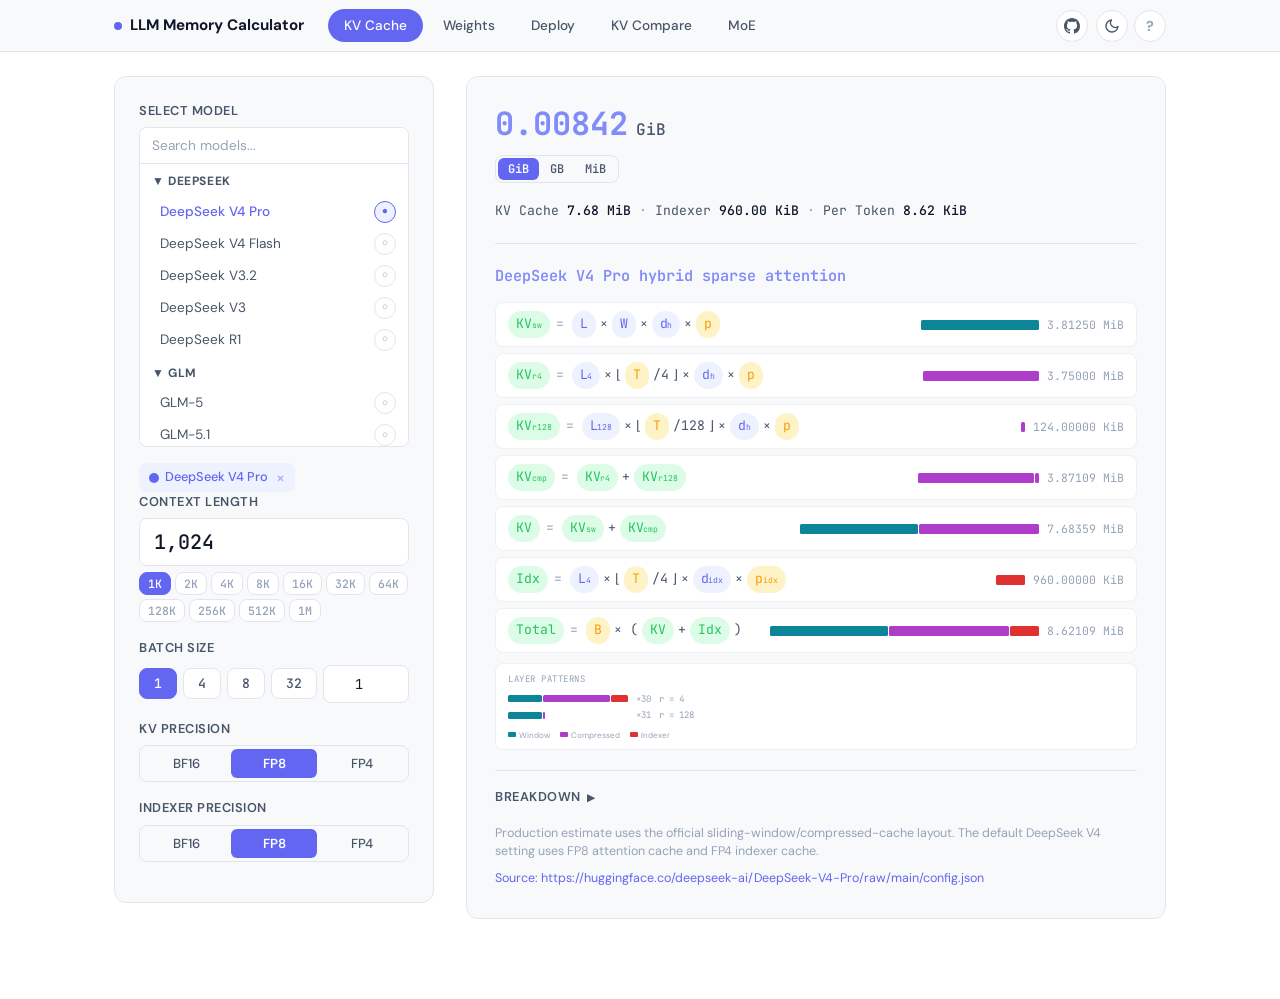
==== commit e5547cab: "feat(moe): add MoE all-to-all communication visualizer - Routing engine with Zipf-like expert popula" ====
--- a/index.html
+++ b/index.html
@@ -50,6 +50,7 @@
       <a href="weights.html" class="nav-tab">Weights</a>
       <a href="deploy.html" class="nav-tab">Deploy</a>
       <a href="compare.html" class="nav-tab">KV Compare</a>
+      <a href="moe.html" class="nav-tab">MoE</a>
     </div>
     <a class="github-link" href="https://github.com/elinx/llm-mem-calculator" target="_blank" rel="noopener" aria-label="View on GitHub">
       <svg viewBox="0 0 16 16" fill="currentColor"><path d="M8 0C3.58 0 0 3.58 0 8c0 3.54 2.29 6.53 5.47 7.59.4.07.55-.17.55-.38 0-.19-.01-.82-.01-1.49-2.01.37-2.53-.49-2.69-.94-.09-.23-.48-.94-.82-1.13-.28-.15-.68-.52-.01-.53.63-.01 1.08.58 1.23.82.72 1.21 1.87.87 2.33.66.07-.52.28-.87.51-1.07-1.78-.2-3.64-.89-3.64-3.95 0-.87.31-1.59.82-2.15-.08-.2-.36-1.02.08-2.12 0 0 .67-.21 2.2.82.64-.18 1.32-.27 2-.27.68 0 1.36.09 2 .27 1.53-1.04 2.2-.82 2.2-.82.44 1.1.16 1.92.08 2.12.51.56.82 1.27.82 2.15 0 3.07-1.87 3.75-3.65 3.95.29.25.54.73.54 1.48 0 1.07-.01 1.93-.01 2.2 0 .21.15.46.55.38A8.013 8.013 0 0016 8c0-4.42-3.58-8-8-8z"/></svg>
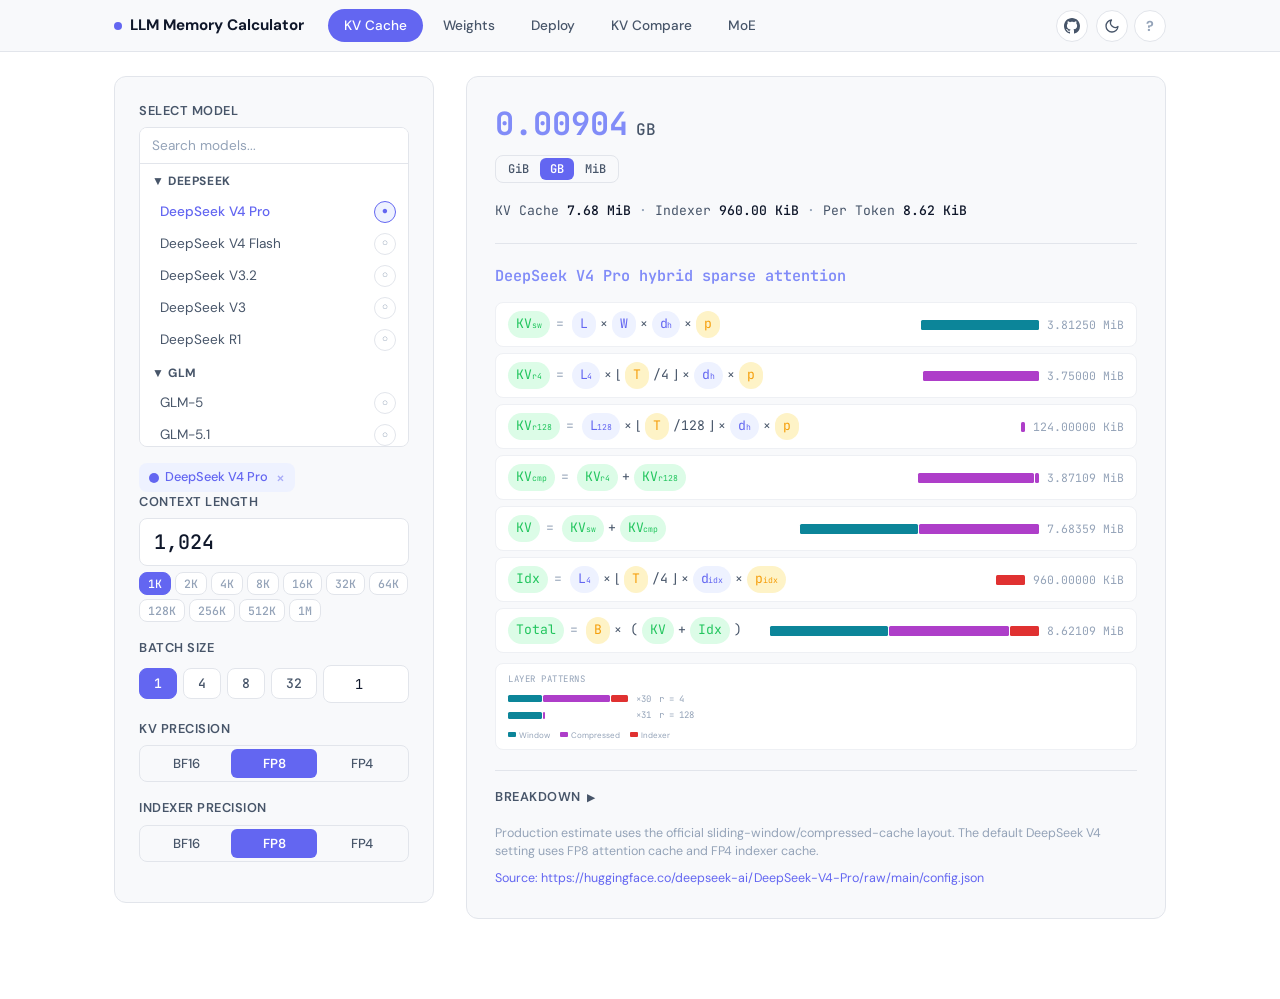
==== commit 74fb91c5: "feat: default memory units to GB" ====
--- a/index.html
+++ b/index.html
@@ -145,8 +145,8 @@
         <div class="total-unit" id="totalUnit">GiB</div>
       </div>
       <div class="unit-selector">
-        <button class="unit-btn active" data-unit="gib">GiB</button>
-        <button class="unit-btn" data-unit="gb">GB</button>
+        <button class="unit-btn" data-unit="gib">GiB</button>
+        <button class="unit-btn active" data-unit="gb">GB</button>
         <button class="unit-btn" data-unit="mib">MiB</button>
       </div>
       <div class="metrics-compact" id="metricsCompact"></div>
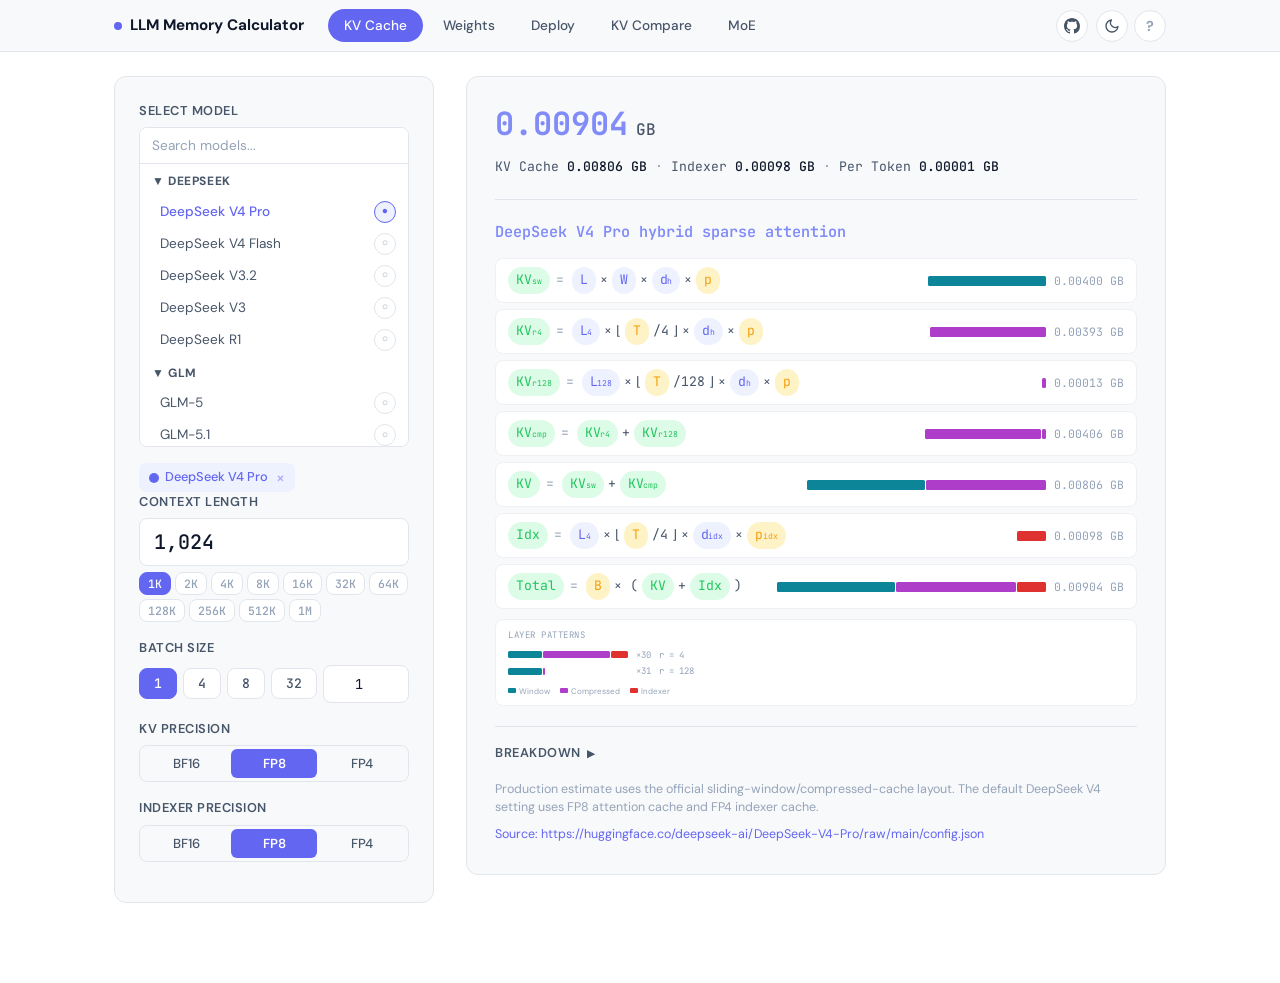
==== commit f83967c5: "feat: refine deployment memory planning" ====
--- a/index.html
+++ b/index.html
@@ -142,12 +142,7 @@
     <div class="result-area">
       <div class="total-display">
         <div class="total-value" id="totalValue">&mdash;</div>
-        <div class="total-unit" id="totalUnit">GiB</div>
-      </div>
-      <div class="unit-selector">
-        <button class="unit-btn" data-unit="gib">GiB</button>
-        <button class="unit-btn active" data-unit="gb">GB</button>
-        <button class="unit-btn" data-unit="mib">MiB</button>
+        <div class="total-unit" id="totalUnit">GB</div>
       </div>
       <div class="metrics-compact" id="metricsCompact"></div>
       <div id="formulaSection" class="formula-section hidden">
--- a/css/main.css
+++ b/css/main.css
@@ -322,6 +322,14 @@
   font-weight: 600;
 }
 
+/* The weight selector also includes the compact Ascend W8A8/W4A8 labels. */
+#wtPrecSeg .seg-option {
+  padding-left: 3px;
+  padding-right: 3px;
+  font-size: 0.68rem;
+  white-space: nowrap;
+}
+
 /* ═══════════════════════════════════════════════════════════════
    Toggle Switch
    ═══════════════════════════════════════════════════════════════ */
@@ -508,35 +516,6 @@
   font-weight: 500;
   color: var(--text2);
   font-family: var(--mono);
-}
-
-.unit-selector {
-  display: inline-flex;
-  border: 1px solid var(--border);
-  border-radius: var(--radius-md);
-  padding: 2px;
-  gap: 1px;
-  margin-bottom: 16px;
-}
-.unit-btn {
-  padding: 3px 10px;
-  border: none;
-  border-radius: calc(var(--radius-md) - 2px);
-  font-size: 0.75rem;
-  font-weight: 500;
-  font-family: var(--mono);
-  background: transparent;
-  color: var(--text2);
-  cursor: pointer;
-  transition: background 0.15s, color 0.15s;
-}
-.unit-btn:hover:not(.active) {
-  background: var(--surface2);
-}
-.unit-btn.active {
-  background: var(--accent);
-  color: #fff;
-  font-weight: 600;
 }
 
 .metrics-compact {
@@ -1507,6 +1486,13 @@
   transition: width 0.3s ease;
 }
 
+.gpu-fit-note {
+  margin-top: 4px;
+  color: var(--text3);
+  font-size: 0.68rem;
+  font-family: var(--mono);
+}
+
 .gpu-fit-stats {
   font-size: 0.78rem;
   color: var(--text2);
@@ -1797,7 +1783,7 @@
   flex-wrap: wrap;
 }
 
-.row-gib {
+.row-gb {
   font-family: var(--mono);
   font-size: 0.66rem;
   font-weight: 500;
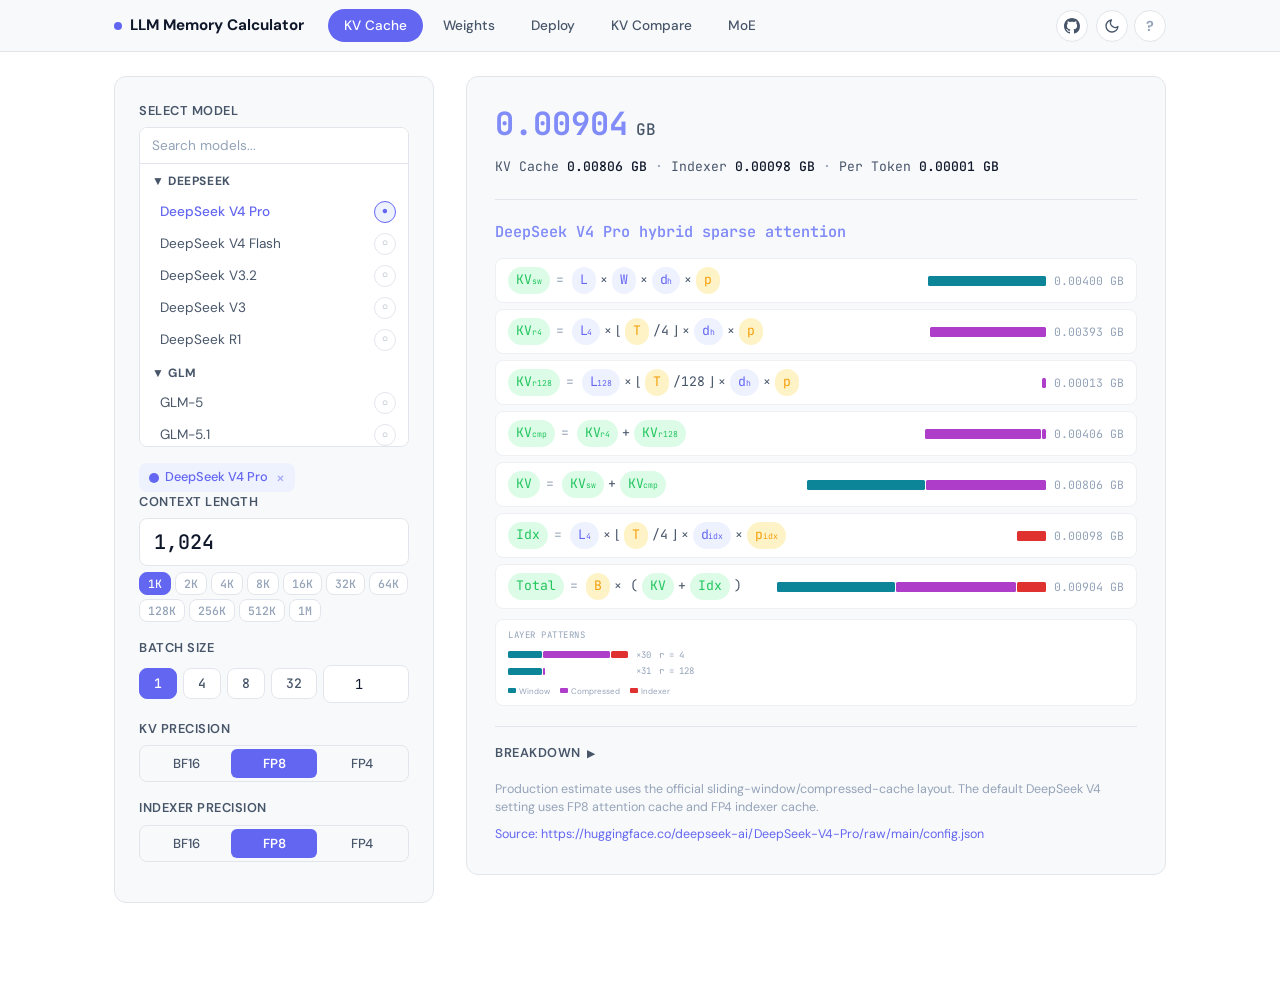
==== commit 1b0de2c6: "qwen 3.8" ====
--- a/index.html
+++ b/index.html
@@ -4,7 +4,7 @@
 <meta charset="UTF-8">
 <meta name="viewport" content="width=device-width, initial-scale=1.0">
 <title>KV Cache Size Calculator — LLM GPU Memory Estimator</title>
-<meta name="description" content="Estimate KV cache memory for any LLM. Supports MLA, GQA, hybrid attention, sliding window, and linear attention models including DeepSeek V4, Qwen3.5, GLM-5, Llama 3, and more.">
+<meta name="description" content="Estimate KV cache memory for any LLM. Supports MLA, GQA, hybrid attention, sliding window, and linear attention models including DeepSeek V4, Qwen3.8, GLM-5, Llama 3, and more.">
 <meta name="keywords" content="KV cache calculator, LLM memory, GPU memory, vLLM, DeepSeek, Qwen, Llama, MLA, GQA, inference serving">
 <link rel="canonical" href="https://elinx.github.io/llm-mem-calculator/index.html">
 
--- a/css/main.css
+++ b/css/main.css
@@ -526,9 +526,14 @@
   line-height: 1.8;
 }
 .metrics-compact .metric-item {
-  display: inline;
+  display: inline-block;
+  white-space: nowrap;
 }
 .metrics-compact .metric-sep {
+  display: none;
+}
+.metrics-compact .metric-sep + .metric-item::before {
+  content: '\00b7';
   color: var(--text3);
   margin: 0 8px;
 }
@@ -1356,6 +1361,564 @@
    Deploy Tab
    ═══════════════════════════════════════════════════════════════ */
 
+.deploy-page .shell,
+.deploy-page .nav-inner {
+  max-width: 1380px;
+}
+
+.deploy-page .grid {
+  grid-template-columns: 320px minmax(0, 1fr);
+  gap: 24px;
+}
+
+.deploy-result {
+  --capacity-ink: #101923;
+  --capacity-teal: #0f8b80;
+  --capacity-teal-bright: #2dd4bf;
+  --capacity-lime: #b7f34b;
+  --capacity-weight: #294159;
+  --capacity-reserve: #a9b4c0;
+  --capacity-headroom: #dfe5ea;
+  padding: 0;
+  overflow: hidden;
+  background: var(--bg);
+}
+
+[data-theme="dark"] .deploy-result {
+  --capacity-ink: #0a1118;
+  --capacity-teal: #159b8e;
+  --capacity-teal-bright: #2dd4bf;
+  --capacity-lime: #c7f96b;
+  --capacity-weight: #405a72;
+  --capacity-reserve: #647587;
+  --capacity-headroom: #273542;
+  background: var(--surface);
+}
+
+.deploy-result-head {
+  display: grid;
+  grid-template-columns: minmax(0, 1fr) 230px;
+  gap: 24px;
+  padding: 28px;
+  background:
+    radial-gradient(circle at 78% 18%, rgba(45, 212, 191, .13), transparent 30%),
+    linear-gradient(135deg, var(--capacity-ink) 0%, #142433 100%);
+  color: #f5fbfa;
+  position: relative;
+  isolation: isolate;
+}
+
+.deploy-result-head::after {
+  content: '';
+  position: absolute;
+  inset: 0;
+  z-index: -1;
+  opacity: .28;
+  background-image:
+    linear-gradient(rgba(255,255,255,.035) 1px, transparent 1px),
+    linear-gradient(90deg, rgba(255,255,255,.035) 1px, transparent 1px);
+  background-size: 24px 24px;
+  mask-image: linear-gradient(90deg, #000, transparent 72%);
+}
+
+.result-eyebrow,
+.footprint-label {
+  font-family: var(--mono);
+  font-size: .64rem;
+  font-weight: 700;
+  letter-spacing: .12em;
+  color: var(--capacity-teal-bright);
+}
+
+.result-heading {
+  margin-top: 10px;
+  font-size: .92rem;
+  font-weight: 600;
+  color: rgba(245, 251, 250, .7);
+}
+
+.concurrency-display {
+  display: flex;
+  align-items: baseline;
+  gap: 12px;
+  margin-top: 2px;
+}
+
+.concurrency-value {
+  font-family: var(--mono);
+  font-size: clamp(3.25rem, 7vw, 5.5rem);
+  font-weight: 700;
+  line-height: .98;
+  letter-spacing: -.08em;
+  color: var(--capacity-lime);
+  font-variant-numeric: tabular-nums;
+}
+
+.concurrency-unit {
+  font-family: var(--mono);
+  font-size: .78rem;
+  color: rgba(245, 251, 250, .64);
+}
+
+.concurrency-summary {
+  margin-top: 12px;
+  font-size: .8rem;
+  color: rgba(245, 251, 250, .66);
+}
+
+.concurrency-summary strong {
+  color: #fff;
+  font-family: var(--mono);
+  font-weight: 600;
+}
+
+.current-footprint-card {
+  align-self: stretch;
+  display: flex;
+  flex-direction: column;
+  justify-content: center;
+  padding: 18px;
+  border: 1px solid rgba(255,255,255,.12);
+  background: rgba(255,255,255,.055);
+  border-radius: 4px;
+  backdrop-filter: blur(10px);
+}
+
+.current-footprint-card .footprint-label {
+  color: rgba(245, 251, 250, .5);
+  letter-spacing: .09em;
+}
+
+.current-footprint-card .total-display {
+  margin: 10px 0 6px;
+}
+
+.current-footprint-card .total-value {
+  color: #fff;
+  font-size: 1.9rem;
+  letter-spacing: -.05em;
+}
+
+.current-footprint-card .total-unit {
+  color: rgba(245, 251, 250, .62);
+  font-size: .8rem;
+}
+
+.footprint-note {
+  color: rgba(245, 251, 250, .5);
+  font-size: .7rem;
+  line-height: 1.45;
+}
+
+.capacity-flow-section {
+  padding: 24px 28px 8px;
+}
+
+.capacity-calculation {
+  border: 1px solid var(--border);
+  border-radius: 4px;
+  padding: 20px;
+  background: var(--surface);
+}
+
+.capacity-section-head {
+  display: flex;
+  justify-content: space-between;
+  align-items: flex-start;
+  gap: 16px;
+  margin-bottom: 16px;
+}
+
+.capacity-section-head h2 {
+  font-size: .9rem;
+  line-height: 1.35;
+  color: var(--text);
+}
+
+.capacity-cluster-label {
+  display: block;
+  margin-bottom: 5px;
+  font-family: var(--mono);
+  font-size: .62rem;
+  font-weight: 700;
+  letter-spacing: .13em;
+  color: var(--capacity-teal);
+}
+
+.capacity-status {
+  display: flex;
+  align-items: center;
+  gap: 7px;
+  padding: 5px 9px;
+  border: 1px solid var(--border);
+  border-radius: 999px;
+  font-family: var(--mono);
+  font-size: .62rem;
+  line-height: 1;
+  white-space: nowrap;
+  color: var(--text2);
+  background: var(--bg);
+}
+
+.capacity-status > span {
+  width: 6px;
+  height: 6px;
+  border-radius: 50%;
+  background: var(--capacity-teal);
+  box-shadow: 0 0 0 3px rgba(15, 139, 128, .12);
+}
+
+.capacity-status.capacity-over > span {
+  background: var(--red);
+  box-shadow: 0 0 0 3px rgba(239, 68, 68, .12);
+}
+
+.capacity-map {
+  display: flex;
+  width: 100%;
+  height: 18px;
+  overflow: hidden;
+  border-radius: 3px;
+  background: var(--surface2);
+}
+
+.capacity-segment {
+  min-width: 2px;
+  height: 100%;
+  position: relative;
+  border-right: 2px solid var(--surface);
+  transition: width .35s ease;
+}
+
+.capacity-segment:last-child { border-right: 0; }
+.capacity-weight { background: var(--capacity-weight); }
+.capacity-kv { background: color-mix(in srgb, var(--capacity-teal) 24%, var(--surface2)); }
+.capacity-reserve { background: var(--capacity-reserve); }
+.capacity-headroom { background: var(--capacity-headroom); }
+
+.capacity-kv-current {
+  display: block;
+  height: 100%;
+  min-width: 2px;
+  background: var(--capacity-teal-bright);
+  opacity: .95;
+}
+
+.capacity-map-legend {
+  display: flex;
+  flex-wrap: wrap;
+  gap: 6px 16px;
+  margin-top: 9px;
+  color: var(--text3);
+  font-family: var(--mono);
+  font-size: .6rem;
+}
+
+.capacity-map-legend span {
+  display: inline-flex;
+  align-items: center;
+  gap: 6px;
+}
+
+.capacity-map-legend i {
+  width: 7px;
+  height: 7px;
+  border-radius: 1px;
+}
+
+.legend-weight { background: var(--capacity-weight); }
+.legend-kv { background: var(--capacity-teal-bright); }
+.legend-reserve { background: var(--capacity-reserve); }
+.legend-headroom { background: var(--capacity-headroom); border: 1px solid var(--border); }
+
+.calculation-steps {
+  display: grid;
+  grid-template-columns: minmax(0, 1fr) 24px minmax(0, 1fr) 24px minmax(0, 1.1fr);
+  gap: 6px;
+  align-items: stretch;
+  margin-top: 18px;
+}
+
+.calculation-step {
+  min-width: 0;
+  padding: 14px;
+  border: 1px solid var(--border);
+  border-radius: 3px;
+  background: var(--bg);
+}
+
+.calculation-step-kv {
+  border-color: color-mix(in srgb, var(--capacity-teal) 45%, var(--border));
+  background: color-mix(in srgb, var(--capacity-teal) 4%, var(--bg));
+}
+
+.calculation-step-result {
+  color: #f4fffd;
+  border-color: var(--capacity-teal);
+  background: var(--capacity-ink);
+}
+
+.step-top {
+  display: flex;
+  align-items: center;
+  gap: 8px;
+}
+
+.step-number {
+  display: inline-flex;
+  align-items: center;
+  justify-content: center;
+  width: 24px;
+  height: 20px;
+  border-radius: 2px;
+  background: var(--surface2);
+  color: var(--text3);
+  font-family: var(--mono);
+  font-size: .55rem;
+  font-weight: 700;
+}
+
+.calculation-step-result .step-number {
+  color: var(--capacity-ink);
+  background: var(--capacity-lime);
+}
+
+.step-label {
+  color: var(--text2);
+  font-size: .66rem;
+  font-weight: 700;
+  letter-spacing: .02em;
+}
+
+.calculation-step-result .step-label { color: rgba(244,255,253,.65); }
+
+.step-equation {
+  display: flex;
+  align-items: baseline;
+  flex-wrap: wrap;
+  gap: 5px;
+  margin-top: 16px;
+  color: var(--text2);
+  font-family: var(--mono);
+  font-size: .7rem;
+}
+
+.step-equation em {
+  color: var(--capacity-teal);
+  font-size: .82rem;
+  font-style: normal;
+}
+
+.calculation-step-result .step-equation { color: rgba(244,255,253,.62); }
+.calculation-step-result .step-equation em { color: var(--capacity-teal-bright); }
+
+.step-result {
+  display: flex;
+  align-items: baseline;
+  gap: 6px;
+  margin-top: 3px;
+  font-family: var(--mono);
+}
+
+.step-result strong {
+  color: var(--text);
+  font-size: clamp(1.05rem, 2vw, 1.42rem);
+  line-height: 1.2;
+  letter-spacing: -.04em;
+  font-variant-numeric: tabular-nums;
+}
+
+.step-result span {
+  color: var(--text3);
+  font-size: .62rem;
+}
+
+.calculation-step-kv .step-result strong { color: var(--capacity-teal); }
+.calculation-step-result .step-result strong { color: var(--capacity-lime); font-size: 2rem; }
+.calculation-step-result .step-result span { color: rgba(244,255,253,.5); }
+
+.calculation-step p {
+  margin-top: 11px;
+  color: var(--text3);
+  font-size: .61rem;
+  line-height: 1.55;
+}
+
+.calculation-step-result p { color: rgba(244,255,253,.48); }
+
+.capacity-stage-label {
+  display: inline;
+  color: var(--capacity-teal);
+  font-weight: 600;
+}
+
+.step-connector {
+  display: flex;
+  align-items: center;
+  justify-content: center;
+  color: var(--capacity-teal);
+  font-family: var(--mono);
+  font-size: 1.2rem;
+}
+
+.section-inline-title {
+  margin-bottom: 8px;
+  color: var(--text3);
+  font-size: .66rem;
+  font-weight: 700;
+  letter-spacing: .08em;
+  text-transform: uppercase;
+}
+
+.deploy-result > .ibar-section,
+.deploy-result > #gpuFitSection,
+.deploy-result > .metrics-compact,
+.deploy-result > .formula-section,
+.deploy-result > #topologySection,
+.deploy-result > #stageSection,
+.deploy-result > .breakdown,
+.deploy-result > .note,
+.deploy-result > .source-link {
+  margin-left: 28px;
+  margin-right: 28px;
+}
+
+.deploy-result > .ibar-section {
+  margin-top: 14px;
+  margin-bottom: 16px;
+  padding: 14px 16px;
+  border: 1px solid var(--border);
+  border-radius: 4px;
+  background: var(--surface);
+}
+
+.deploy-result > .ibar-section .ibar {
+  margin-left: 0;
+  width: 100%;
+  height: 12px;
+}
+
+.deploy-result > .metrics-compact {
+  display: grid;
+  grid-template-columns: repeat(4, minmax(0, 1fr));
+  gap: 8px;
+  margin-bottom: 24px;
+  font-family: var(--sans);
+  line-height: 1.35;
+}
+
+.deploy-result .metrics-compact .metric-item {
+  display: flex;
+  flex-direction: column;
+  min-width: 0;
+  padding: 12px;
+  border: 1px solid var(--border);
+  border-radius: 4px;
+  background: var(--surface);
+  white-space: normal;
+}
+
+.deploy-result .metric-label {
+  color: var(--text3);
+  font-size: .62rem;
+  font-weight: 700;
+  letter-spacing: .04em;
+  text-transform: uppercase;
+}
+
+.deploy-result .metrics-compact .metric-val {
+  margin-top: 6px;
+  color: var(--text);
+  font-family: var(--mono);
+  font-size: .84rem;
+  font-weight: 700;
+}
+
+.deploy-result .metric-help {
+  margin-top: 3px;
+  color: var(--text3);
+  font-family: var(--mono);
+  font-size: .58rem;
+}
+
+.capacity-disagg-grid {
+  display: grid;
+  grid-template-columns: 1fr 1fr;
+  gap: 12px;
+}
+
+.capacity-calculation-compact .capacity-section-head {
+  flex-direction: column;
+}
+
+.capacity-calculation-compact .calculation-steps {
+  grid-template-columns: 1fr;
+}
+
+.capacity-calculation-compact .step-connector {
+  height: 14px;
+}
+
+@media (max-width: 1180px) {
+  .calculation-steps {
+    grid-template-columns: 1fr;
+  }
+  .step-connector { height: 12px; }
+  .deploy-result > .metrics-compact { grid-template-columns: repeat(2, minmax(0, 1fr)); }
+  .capacity-disagg-grid { grid-template-columns: 1fr; }
+}
+
+@media (max-width: 800px) {
+  .deploy-page .grid { grid-template-columns: 1fr; }
+  .deploy-result-head { grid-template-columns: 1fr; }
+  .current-footprint-card { max-width: 320px; }
+}
+
+@media (max-width: 560px) {
+  .deploy-page .nav-inner {
+    width: 100%;
+    padding-left: 12px;
+    padding-right: 12px;
+  }
+  .deploy-page .nav-brand {
+    width: 16px;
+    margin-right: 6px;
+    font-size: 0;
+  }
+  .deploy-page .nav-tabs {
+    min-width: 0;
+    overflow-x: auto;
+    scrollbar-width: none;
+  }
+  .deploy-page .nav-tabs::-webkit-scrollbar { display: none; }
+  .deploy-page .nav-tab {
+    padding-left: 10px;
+    padding-right: 10px;
+    flex-shrink: 0;
+  }
+  .deploy-page .github-link { display: none; }
+  .deploy-page .theme-toggle { margin-left: 6px; }
+  .deploy-result-head { padding: 22px 18px; }
+  .capacity-flow-section { padding: 18px 18px 4px; }
+  .capacity-calculation { padding: 15px; }
+  .capacity-section-head { flex-direction: column; }
+  .capacity-status { white-space: normal; line-height: 1.35; }
+  .deploy-result > .ibar-section,
+  .deploy-result > #gpuFitSection,
+  .deploy-result > .metrics-compact,
+  .deploy-result > .formula-section,
+  .deploy-result > #topologySection,
+  .deploy-result > #stageSection,
+  .deploy-result > .breakdown,
+  .deploy-result > .note,
+  .deploy-result > .source-link {
+    margin-left: 18px;
+    margin-right: 18px;
+  }
+  .deploy-result > .metrics-compact { grid-template-columns: 1fr; }
+  .capacity-map-legend { flex-direction: column; }
+}
+
 .field-sep {
   height: 1px;
   background: var(--border);
@@ -1457,52 +2020,6 @@
   margin-bottom: 12px;
 }
 
-.gpu-fit-card {
-  padding: 12px 16px;
-  border-radius: var(--radius-md);
-  background: var(--surface);
-  border: 1px solid var(--border);
-  margin-bottom: 8px;
-}
-
-.gpu-fit-header {
-  font-weight: 600;
-  font-size: 0.82rem;
-  margin-bottom: 8px;
-  color: var(--text);
-}
-
-.gpu-fit-bar-wrap {
-  height: 8px;
-  background: var(--surface2);
-  border-radius: 4px;
-  overflow: hidden;
-  margin-bottom: 6px;
-}
-
-.gpu-fit-bar {
-  height: 100%;
-  border-radius: 4px;
-  transition: width 0.3s ease;
-}
-
-.gpu-fit-note {
-  margin-top: 4px;
-  color: var(--text3);
-  font-size: 0.68rem;
-  font-family: var(--mono);
-}
-
-.gpu-fit-stats {
-  font-size: 0.78rem;
-  color: var(--text2);
-  font-family: var(--mono);
-}
-
-.gpu-fit-card.ok .gpu-fit-bar { background: #40c057; }
-.gpu-fit-card.warn .gpu-fit-bar { background: #f59e0b; }
-.gpu-fit-card.oom .gpu-fit-bar { background: #e03131; }
-
 .stage-card {
   padding: 10px 14px;
   border-radius: var(--radius-md);
@@ -1542,40 +2059,6 @@
   font-size: 0.85rem;
   color: var(--text);
   margin-bottom: 10px;
-}
-
-.disagg-container {
-  display: grid;
-  grid-template-columns: 1fr 1fr;
-  gap: 12px;
-}
-
-.disagg-panel {
-  padding: 14px 16px;
-  border-radius: var(--radius-md);
-  background: var(--surface);
-  border: 1px solid var(--border);
-}
-
-.disagg-label {
-  font-weight: 600;
-  font-size: 0.82rem;
-  color: var(--text);
-  margin-bottom: 8px;
-}
-
-.disagg-total {
-  font-family: var(--mono);
-  font-weight: 700;
-  font-size: 1.4rem;
-  color: var(--text);
-  margin-bottom: 8px;
-}
-
-.disagg-metrics {
-  font-size: 0.75rem;
-  color: var(--text2);
-  margin-top: 8px;
 }
 
 .breakdown-sep {
@@ -1977,9 +2460,6 @@
 }
 
 @media (max-width: 700px) {
-  .disagg-container {
-    grid-template-columns: 1fr;
-  }
   .topo-disagg-grid {
     grid-template-columns: 1fr;
   }
